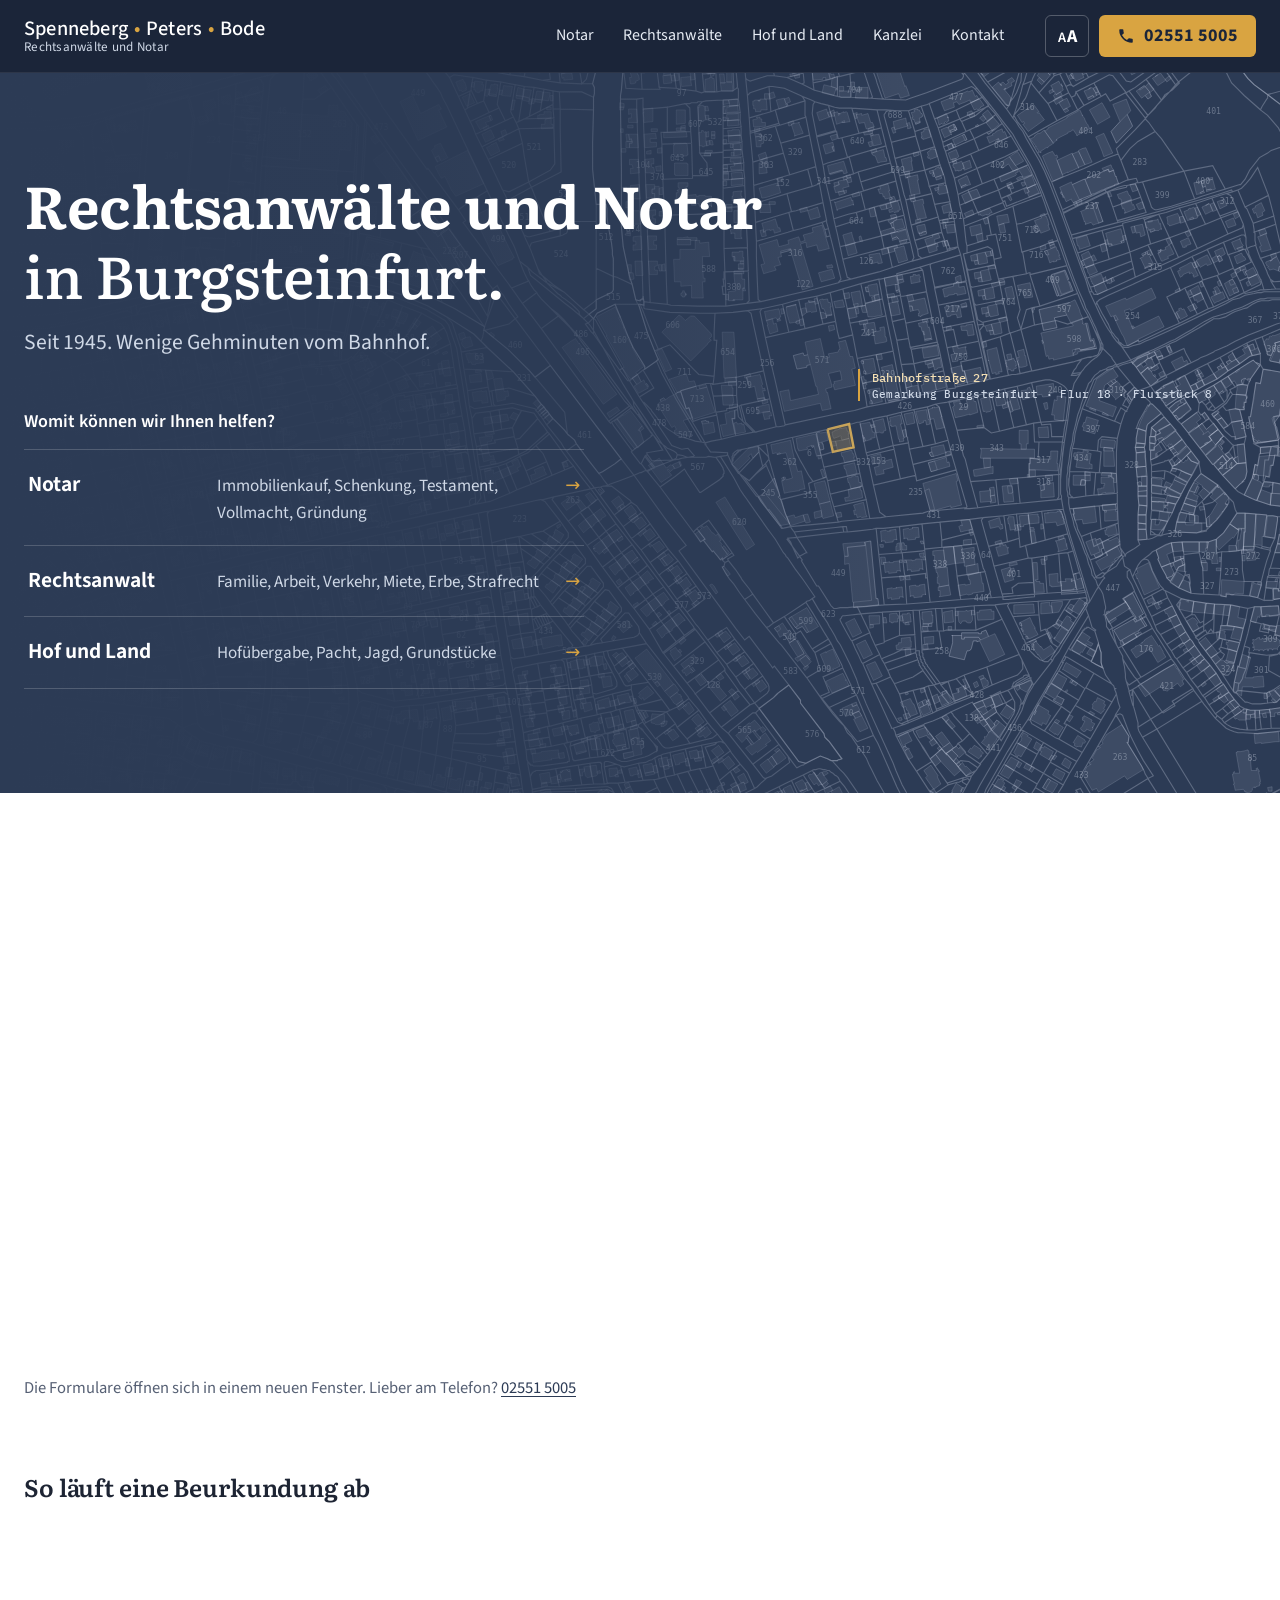
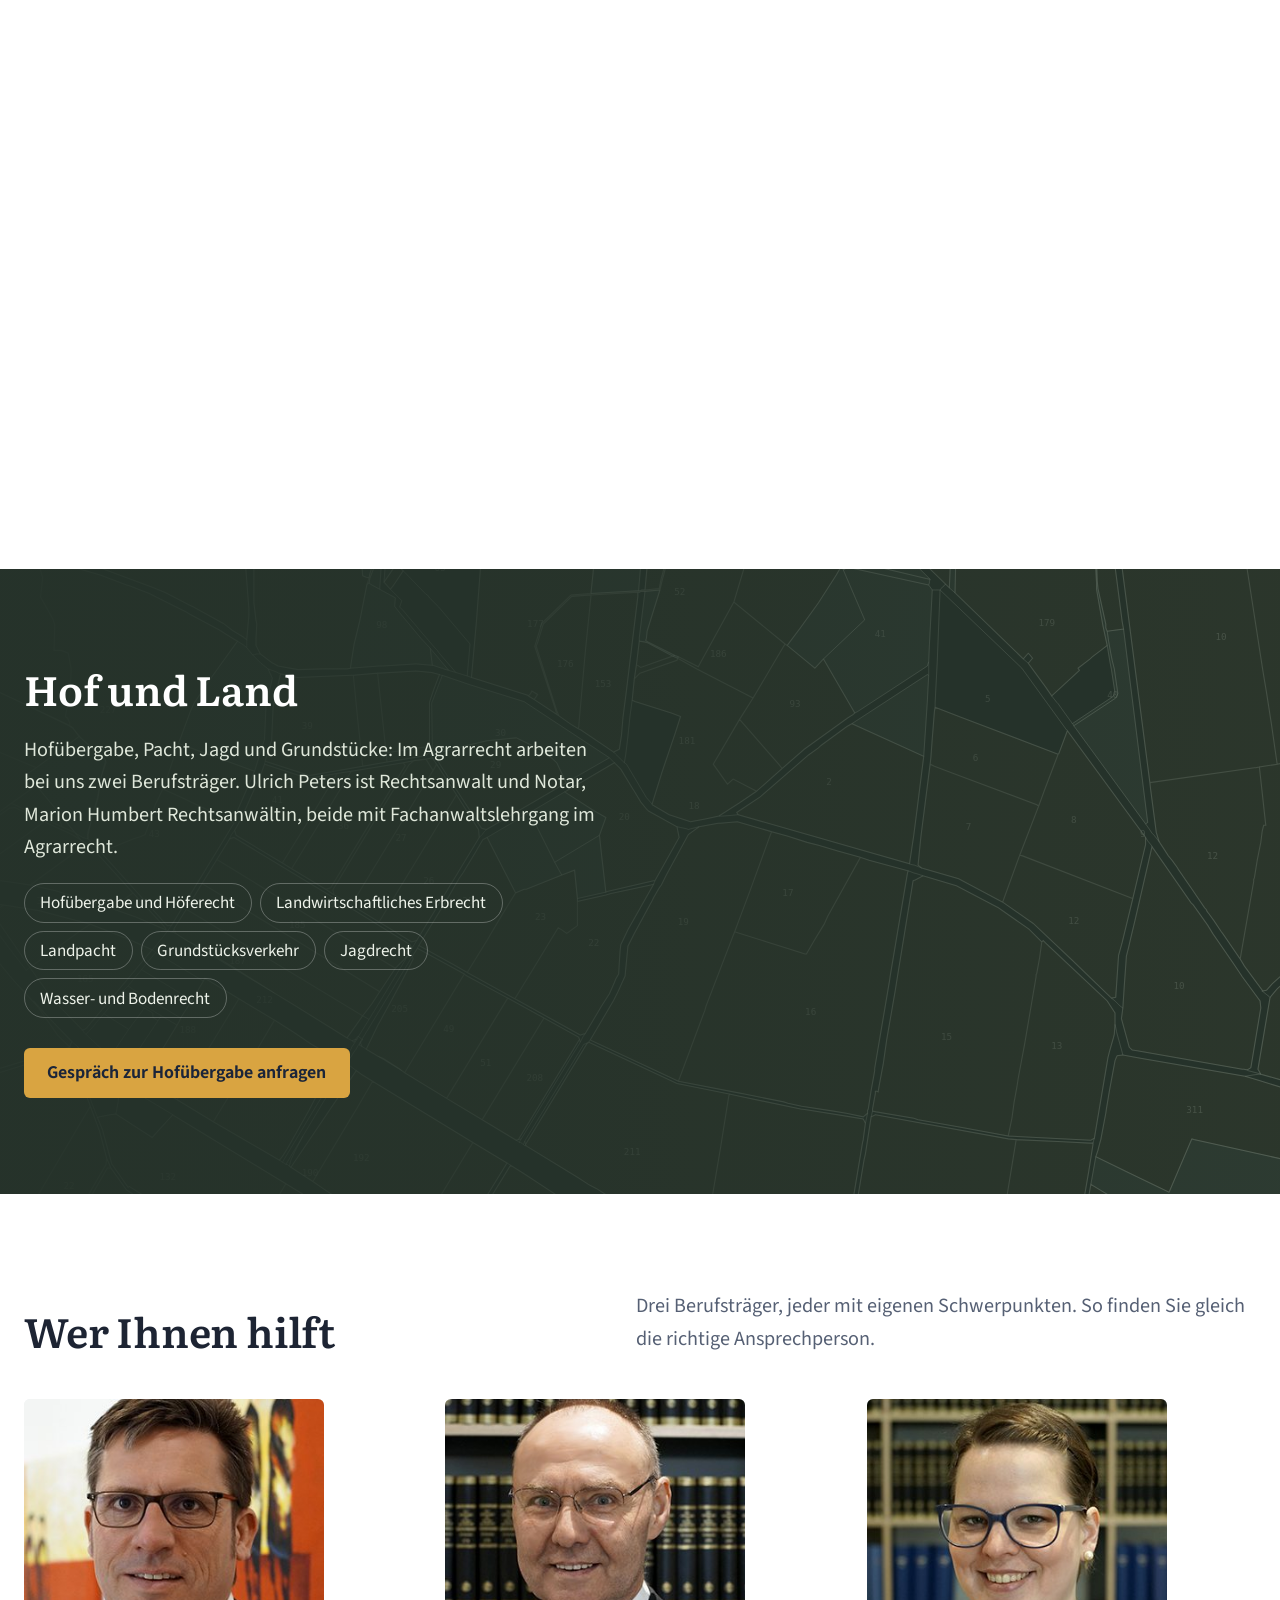
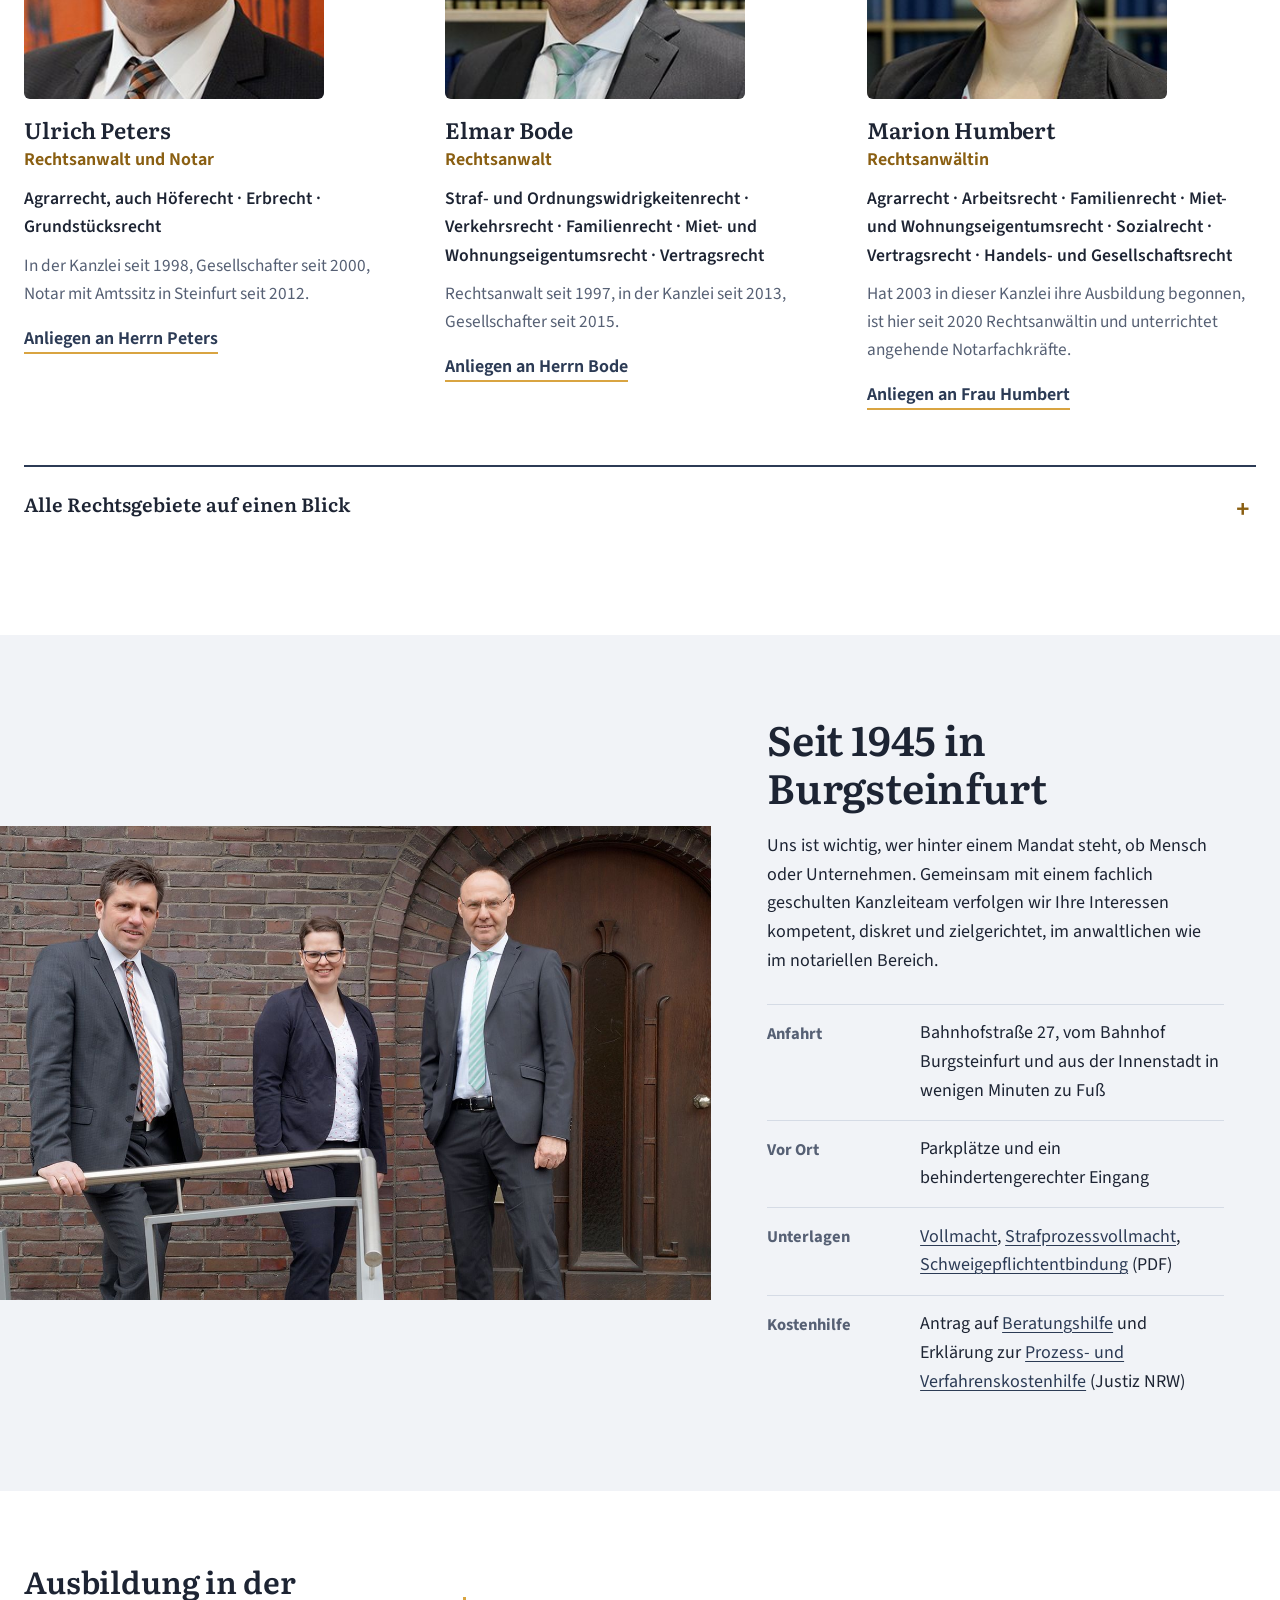
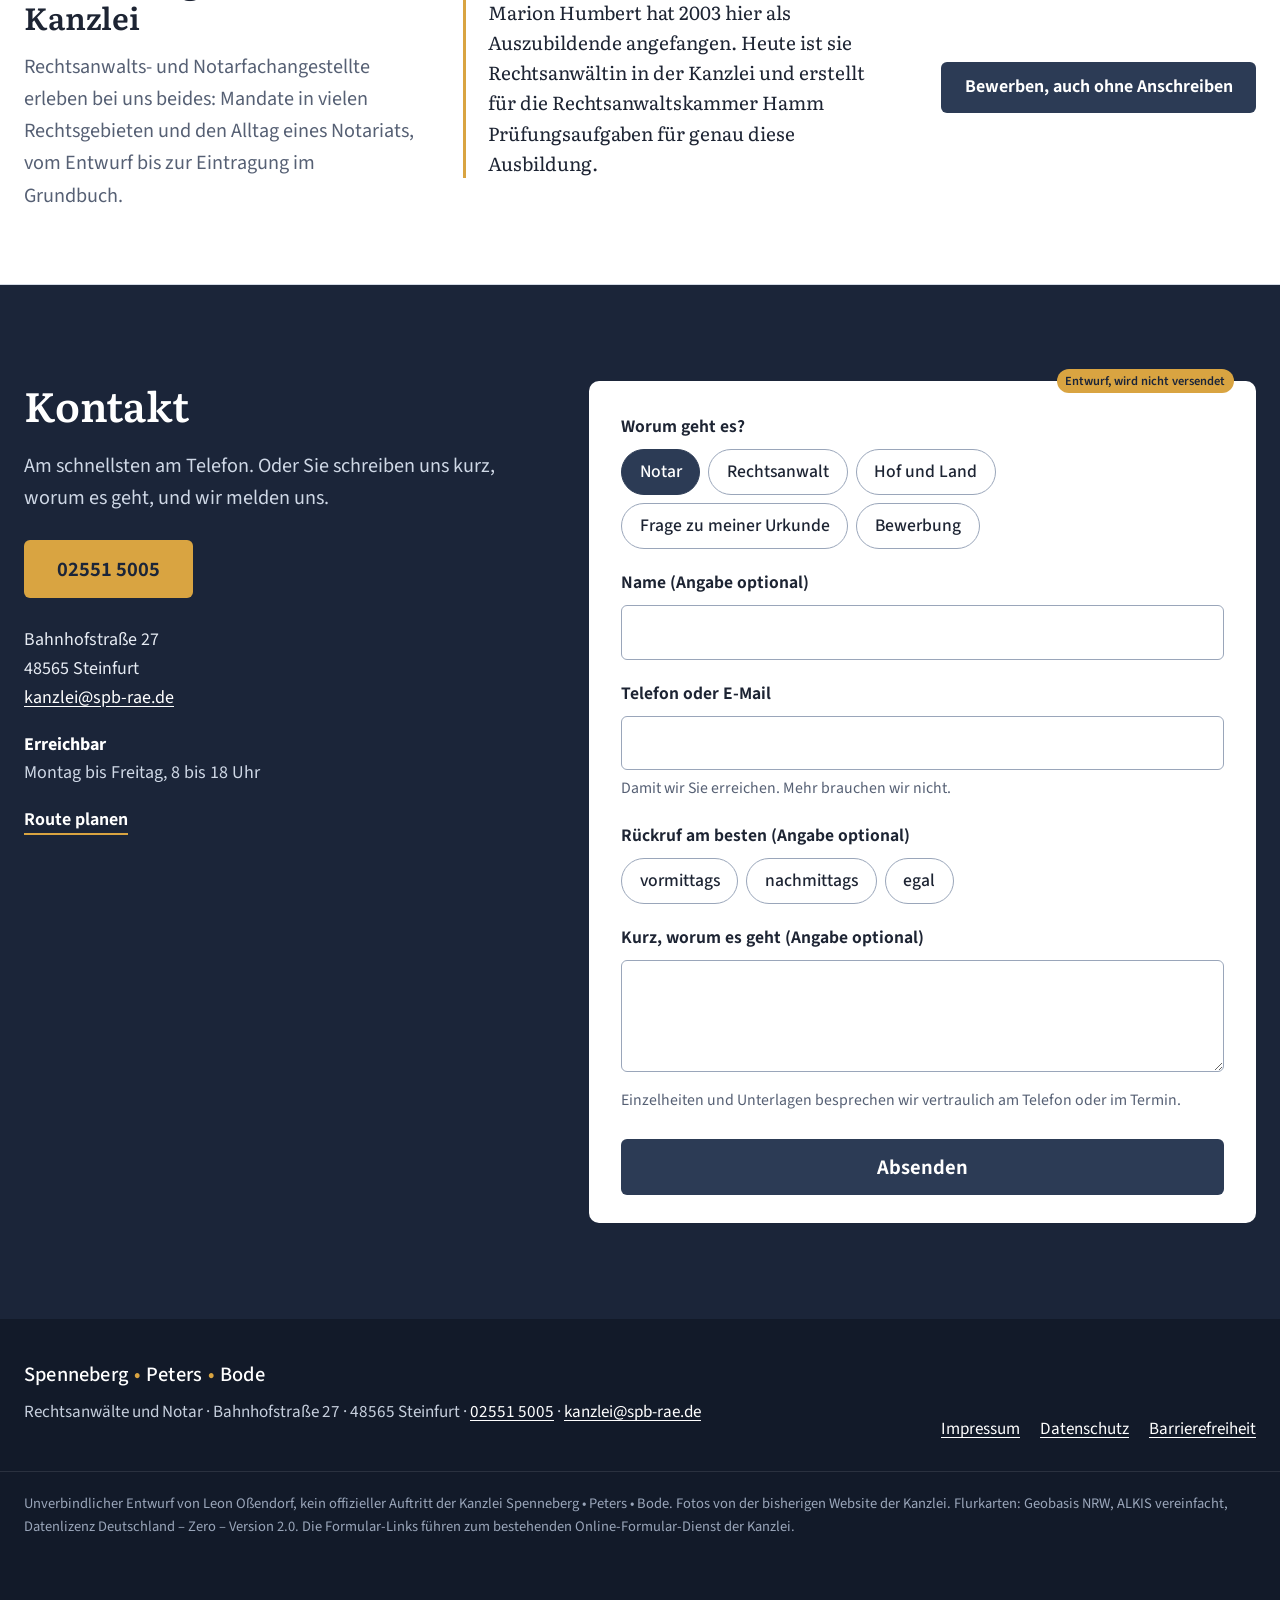
==== index.html @ c957bcc9 "Entwurf Spenneberg · Peters · Bode" ====
<!doctype html>
<html lang="de-DE">
<head>
<meta charset="utf-8">
<meta name="viewport" content="width=device-width, initial-scale=1">
<meta name="robots" content="noindex,nofollow">
<title>Spenneberg • Peters • Bode · Rechtsanwälte und Notar in Steinfurt (Entwurf)</title>
<meta name="description" content="Unverbindlicher Entwurf von Leon Oßendorf für die Kanzlei Spenneberg • Peters • Bode, Rechtsanwälte und Notar in Steinfurt.">
<link rel="preload" href="fonts/source-sans-3-latin-wght-normal.woff2" as="font" type="font/woff2" crossorigin>
<link rel="preload" href="fonts/literata-latin-wght-normal.woff2" as="font" type="font/woff2" crossorigin>
<link rel="stylesheet" href="css/site.css">
<link rel="icon" href="data:image/svg+xml,%3Csvg xmlns='http://www.w3.org/2000/svg' viewBox='0 0 32 32'%3E%3Crect width='32' height='32' rx='4' fill='%232c3b55'/%3E%3Ccircle cx='9' cy='16' r='2.6' fill='%23fff'/%3E%3Ccircle cx='16' cy='16' r='2.6' fill='%23fff'/%3E%3Ccircle cx='23' cy='16' r='2.6' fill='%23d9a441'/%3E%3C/svg%3E">
</head>
<body>
<a class="skip" href="#inhalt">Zum Inhalt springen</a>

<header class="kopf" id="kopf">
  <div class="kopf__in">
    <a class="marke" href="#top" aria-label="Spenneberg • Peters • Bode, Rechtsanwälte und Notar, zur Startseite">
      <span class="marke__name">Spenneberg <i>•</i> Peters <i>•</i> Bode</span>
      <span class="marke__zusatz">Rechtsanwälte und Notar</span>
    </a>
    <nav class="menu" id="menu" aria-label="Hauptmenü">
      <a href="#notar">Notar</a>
      <a href="#anwaelte">Rechtsanwälte</a>
      <a href="#hof">Hof und Land</a>
      <a href="#kanzlei">Kanzlei</a>
      <a href="#kontakt">Kontakt</a>
    </nav>
    <div class="kopf__aktionen">
      <button class="schrift" type="button" id="schrift" aria-pressed="false" title="Schrift vergrößern"><span aria-hidden="true">A<b>A</b></span><span class="sr">Schrift größer</span></button>
      <a class="tel" href="tel:+4925515005" aria-label="Anrufen: 02551 5005"><svg viewBox="0 0 24 24" aria-hidden="true"><path d="M6.6 10.8a15.1 15.1 0 0 0 6.6 6.6l2.2-2.2c.3-.3.7-.4 1-.2 1.1.4 2.3.6 3.6.6.6 0 1 .4 1 1V20c0 .6-.4 1-1 1A17 17 0 0 1 3 4c0-.6.4-1 1-1h3.5c.6 0 1 .4 1 1 0 1.3.2 2.5.6 3.6.1.3 0 .7-.2 1z"/></svg><span>02551 5005</span></a>
      <button class="burger" type="button" aria-expanded="false" aria-controls="menu"><span></span><span></span><span class="sr">Menü</span></button>
    </div>
  </div>
</header>

<main id="inhalt">

<!-- 1 · Erster Bildschirm: die Flurkarte rund um die Kanzlei -->
<section class="hero" id="top" aria-labelledby="hero-titel">
  <div class="hero__karte" aria-hidden="true">
    <img src="img/flurkarte-bahnhofstrasse.svg" alt="" width="1600" height="800">
    <span class="hero__pin">Bahnhofstraße 27<small>Gemarkung Burgsteinfurt · Flur 18 · Flurstück 8</small></span>
  </div>
  <div class="hero__in">
    <h1 id="hero-titel"><span>Rechtsanwälte und Notar</span> in Burgsteinfurt.</h1>
    <p class="hero__seit">Seit 1945. Wenige Gehminuten vom Bahnhof.</p>
    <p class="hero__frage" id="wege-titel">Womit können wir Ihnen helfen?</p>
    <ul class="wege" aria-labelledby="wege-titel">
      <li><a href="#notar"><b>Notar</b><span>Immobilienkauf, Schenkung, Testament, Vollmacht, Gründung</span></a></li>
      <li><a href="#anwaelte"><b>Rechtsanwalt</b><span>Familie, Arbeit, Verkehr, Miete, Erbe, Strafrecht</span></a></li>
      <li><a href="#hof"><b>Hof und Land</b><span>Hofübergabe, Pacht, Jagd, Grundstücke</span></a></li>
    </ul>
  </div>
</section>

<!-- 2 · Notar -->
<section class="block notar" id="notar" aria-labelledby="notar-titel">
  <div class="wrap">
    <div class="kopfzeile">
      <h2 id="notar-titel">Ihr Termin beim Notar, gut vorbereitet</h2>
      <p class="lead">Wählen Sie Ihr Anliegen. Das Online-Formular fragt genau die Angaben ab, die Notar Ulrich Peters für den Entwurf braucht. Sie können zwischendurch speichern, es an Mitbeteiligte weiterleiten und Unterlagen hochladen.</p>
    </div>

    <div class="anliegen">
      <div class="gruppe">
        <h3>Immobilie und Vermögen</h3>
        <ul>
          <li><a href="https://notar-formulare.de/spb/immobilienkauf/" target="_blank" rel="noopener">Immobilienkauf</a></li>
          <li><a href="https://notar-formulare.de/spb/schenkung/" target="_blank" rel="noopener">Schenkung</a></li>
          <li><a href="https://notar-formulare.de/spb/unterschriftsbeglaubigung/" target="_blank" rel="noopener">Unterschriftsbeglaubigung</a></li>
        </ul>
      </div>
      <div class="gruppe">
        <h3>Familie und Vorsorge</h3>
        <ul>
          <li><a href="https://notar-formulare.de/spb/testament/" target="_blank" rel="noopener">Testament, Erbvertrag</a></li>
          <li><a href="https://notar-formulare.de/spb/generalvollmacht-vorsorgevollmacht/" target="_blank" rel="noopener">Vorsorgevollmacht</a></li>
          <li><a href="https://notar-formulare.de/spb/ehevertrag/" target="_blank" rel="noopener">Ehevertrag</a></li>
          <li><a href="https://notar-formulare.de/spb/scheidungsvereinbarung/" target="_blank" rel="noopener">Scheidungsvereinbarung</a></li>
          <li><a href="https://notar-formulare.de/spb/adoption/" target="_blank" rel="noopener">Adoption</a></li>
        </ul>
      </div>
      <div class="gruppe">
        <h3>Im Erbfall</h3>
        <ul>
          <li><a href="https://notar-formulare.de/spb/erbschein/" target="_blank" rel="noopener">Erbschein</a></li>
          <li><a href="https://notar-formulare.de/spb/erbauseinandersetzung/" target="_blank" rel="noopener">Erbauseinandersetzung</a></li>
          <li><a href="https://notar-formulare.de/spb/erbausschlagung/" target="_blank" rel="noopener">Erbausschlagung</a></li>
        </ul>
      </div>
      <div class="gruppe">
        <h3>Unternehmen und Verein</h3>
        <ul>
          <li><a href="https://notar-formulare.de/spb/unternehmensgruendung/" target="_blank" rel="noopener">Unternehmensgründung</a></li>
          <li><a href="https://notar-formulare.de/spb/anteilskauf/" target="_blank" rel="noopener">Anteilskauf</a></li>
          <li><a href="https://notar-formulare.de/spb/handelsregister/" target="_blank" rel="noopener">Handelsregister</a></li>
          <li><a href="https://notar-formulare.de/spb/gbr/" target="_blank" rel="noopener">GbR-Register</a></li>
          <li><a href="https://notar-formulare.de/spb/verein/" target="_blank" rel="noopener">Vereinsregister</a></li>
        </ul>
      </div>
    </div>
    <p class="hinweis-klein">Die Formulare öffnen sich in einem neuen Fenster. Lieber am Telefon? <a href="tel:+4925515005">02551 5005</a></p>

    <h3 class="zwischentitel" id="ablauf-titel">So läuft eine Beurkundung ab</h3>
    <ol class="ablauf" aria-labelledby="ablauf-titel">
      <li><b>Angaben schicken</b><span>Über das Online-Formular oder am Telefon. Unvollständiges klären wir gemeinsam.</span></li>
      <li><b>Entwurf lesen</b><span>Sie erhalten den Entwurf vorab. Beim Immobilienkauf durch Verbraucher in der Regel zwei Wochen vor dem Termin (§ 17 Abs. 2a BeurkG).</span></li>
      <li><b>Termin in der Kanzlei</b><span>Der Notar liest die Urkunde vor, erläutert sie und beantwortet Ihre Fragen. Danach wird unterschrieben. Bitte Personalausweis oder Reisepass mitbringen.</span></li>
      <li><b>Vollzug</b><span>Das Notariat kümmert sich anschließend um Grundbuch, Register und Genehmigungen.</span></li>
    </ol>

    <div class="zweispalt">
      <details class="frage" open>
        <summary>Was kostet der Notar?</summary>
        <p>Die Notarkosten sind gesetzlich festgelegt, im Gerichts- und Notarkostengesetz (GNotKG). Sie richten sich nach dem Geschäftswert, beim Kauf also nach dem Kaufpreis, und sind bei jedem Notar in Deutschland gleich. Abweichende Vereinbarungen sind nicht zulässig (§ 125 GNotKG). Die voraussichtlichen Kosten nennen wir Ihnen gern vorab.</p>
      </details>
      <div class="rueckfrage">
        <h3>Frage zu Ihrer Urkunde?</h3>
        <p>Nennen Sie uns die Urkundennummer (UR-Nr.), sie steht oben auf der ersten Seite. So landet Ihre Frage gleich bei der richtigen Akte.</p>
        <a class="knopf knopf--hell" href="#kontakt" data-anliegen="urkunde">Frage zur Urkunde stellen</a>
      </div>
    </div>
  </div>
</section>

<!-- 3 · Hof und Land -->
<section class="block hof" id="hof" aria-labelledby="hof-titel">
  <div class="hof__karte" aria-hidden="true"><img src="img/flurkarte-veltrup.svg" alt="" width="1800" height="1000" loading="lazy"></div>
  <div class="wrap hof__in">
    <div class="hof__text">
      <h2 id="hof-titel">Hof und Land</h2>
      <p class="lead">Hofübergabe, Pacht, Jagd und Grundstücke: Im Agrarrecht arbeiten bei uns zwei Berufsträger. Ulrich Peters ist Rechtsanwalt und Notar, Marion Humbert Rechtsanwältin, beide mit Fachanwaltslehrgang im Agrarrecht.</p>
      <ul class="themen">
        <li>Hofübergabe und Höferecht</li>
        <li>Landwirtschaftliches Erbrecht</li>
        <li>Landpacht</li>
        <li>Grundstücksverkehr</li>
        <li>Jagdrecht</li>
        <li>Wasser- und Bodenrecht</li>
      </ul>
      <a class="knopf knopf--gold" href="#kontakt" data-anliegen="hof">Gespräch zur Hofübergabe anfragen</a>
    </div>
    <div class="hof__fragen">
      <details class="frage frage--dunkel" open>
        <summary>Ist unser Betrieb ein Hof im Sinne der Höfeordnung?</summary>
        <p>In Nordrhein-Westfalen gilt die Höfeordnung. Ein Hof ist es kraft Gesetzes ab einem Grundsteuerwert von 54.000 Euro. Zwischen 27.000 und 54.000 Euro wird der Betrieb zum Hof, wenn der Eigentümer das erklärt und der Hofvermerk im Grundbuch eingetragen wird (§ 1 Abs. 1 HöfeO). Ob ein Hofvermerk besteht, zeigt der Grundbuchauszug.</p>
      </details>
      <details class="frage frage--dunkel">
        <summary>Wie übergeben wir den Hof an die nächste Generation?</summary>
        <p>Mit einem Übergabevertrag schon zu Lebzeiten, im Weg der vorweggenommenen Erbfolge (§ 7 Abs. 1 HöfeO). Der Vertrag wird notariell beurkundet. Ist eine Genehmigung nach dem Grundstücksverkehrsgesetz nötig, erteilt sie das Landwirtschaftsgericht (§ 17 Abs. 3 HöfeO).</p>
      </details>
      <details class="frage frage--dunkel">
        <summary>Was bekommen die Geschwister?</summary>
        <p>Der Hof geht an einen Hoferben (§ 4 HöfeO). Die übrigen Miterben erhalten eine Abfindung in Geld. Sie bemisst sich nach dem Hofeswert, das sind 60 Prozent des zuletzt festgestellten Grundsteuerwerts (§ 12 HöfeO). Im Übergabevertrag lässt sich das anders regeln.</p>
      </details>
    </div>
  </div>
</section>

<!-- 4 · Rechtsanwälte -->
<section class="block anwaelte" id="anwaelte" aria-labelledby="anwaelte-titel">
  <div class="wrap">
    <div class="kopfzeile">
      <h2 id="anwaelte-titel">Wer Ihnen hilft</h2>
      <p class="lead">Drei Berufsträger, jeder mit eigenen Schwerpunkten. So finden Sie gleich die richtige Ansprechperson.</p>
    </div>
    <div class="personen">
      <article class="person">
        <img src="img/peters.jpg" alt="Porträt Ulrich Peters" width="337" height="506">
        <div>
          <h3>Ulrich Peters</h3>
          <p class="rolle">Rechtsanwalt und Notar</p>
          <p class="gebiete">Agrarrecht, auch Höferecht · Erbrecht · Grundstücksrecht</p>
          <p class="vita">In der Kanzlei seit 1998, Gesellschafter seit 2000, Notar mit Amtssitz in Steinfurt seit 2012.</p>
          <a class="mehr" href="#kontakt" data-anliegen="notar">Anliegen an Herrn Peters</a>
        </div>
      </article>
      <article class="person">
        <img src="img/bode.jpg" alt="Porträt Elmar Bode" width="337" height="506">
        <div>
          <h3>Elmar Bode</h3>
          <p class="rolle">Rechtsanwalt</p>
          <p class="gebiete">Straf- und Ordnungswidrigkeitenrecht · Verkehrsrecht · Familienrecht · Miet- und Wohnungseigentumsrecht · Vertragsrecht</p>
          <p class="vita">Rechtsanwalt seit 1997, in der Kanzlei seit 2013, Gesellschafter seit 2015.</p>
          <a class="mehr" href="#kontakt" data-anliegen="anwalt">Anliegen an Herrn Bode</a>
        </div>
      </article>
      <article class="person">
        <img src="img/humbert.jpg" alt="Porträt Marion Humbert" width="337" height="506">
        <div>
          <h3>Marion Humbert</h3>
          <p class="rolle">Rechtsanwältin</p>
          <p class="gebiete">Agrarrecht · Arbeitsrecht · Familienrecht · Miet- und Wohnungseigentumsrecht · Sozialrecht · Vertragsrecht · Handels- und Gesellschaftsrecht</p>
          <p class="vita">Hat 2003 in dieser Kanzlei ihre Ausbildung begonnen, ist hier seit 2020 Rechtsanwältin und unterrichtet angehende Notarfachkräfte.</p>
          <a class="mehr" href="#kontakt" data-anliegen="anwalt">Anliegen an Frau Humbert</a>
        </div>
      </article>
    </div>

    <details class="alle-gebiete">
      <summary>Alle Rechtsgebiete auf einen Blick</summary>
      <div class="gebiete-liste">
        <p><b>Agrarrecht</b> Höferecht, landwirtschaftliches Erbrecht, Landpacht, Bodenrecht, Wasserrecht, Jagdrecht, Tierschutz, Düngerecht</p>
        <p><b>Arbeitsrecht</b> Kündigungsschutz für Arbeitgeber und Arbeitnehmer, Lohn, Urlaub, Abfindung, Zeugnis</p>
        <p><b>Erbrecht</b> Beratung vor und nach dem Erbfall, Pflichtteil, Erbstreit, Unternehmensnachfolge</p>
        <p><b>Familienrecht</b> Scheidung, Zugewinn, Sorgerecht, Unterhalt, Betreuung</p>
        <p><b>Grundstücksrecht</b> Grundstückskauf, Grundbuch, Erbbaurecht, Grundstücksverkehrsgesetz</p>
        <p><b>Handels- und Gesellschaftsrecht</b> Gesellschaftsverträge, Satzung, Prokura, Verein</p>
        <p><b>Miet- und Wohnungseigentumsrecht</b> Verträge, Nebenkosten, Kündigung, Eigenbedarf, Wohnungseigentum</p>
        <p><b>Verkehrsrecht</b> Bußgeld, Unfall, Fahrerlaubnis</p>
        <p><b>Strafrecht</b> Verteidigung, Opfer- und Zeugenbeistand, Nebenklage, Jugendstrafrecht</p>
        <p><b>Sozialrecht</b> Erwerbsminderung, Schwerbehinderung, Berufsgenossenschaft</p>
        <p><b>Vertrags- und Werkvertragsrecht</b> AGB, Fernabsatz, Abnahme, Mängel</p>
        <p><b>Forderungen</b> Mahnverfahren, Zwangsvollstreckung</p>
      </div>
    </details>
  </div>
</section>

<!-- 5 · Kanzlei -->
<section class="block kanzlei" id="kanzlei" aria-labelledby="kanzlei-titel">
  <figure class="kanzlei__bild">
    <img src="img/team-eingang.jpg" alt="Ulrich Peters, Marion Humbert und Elmar Bode vor dem Eingang der Kanzlei" width="1351" height="900">
  </figure>
  <div class="kanzlei__text">
    <h2 id="kanzlei-titel">Seit 1945 in Burgsteinfurt</h2>
    <p>Uns ist wichtig, wer hinter einem Mandat steht, ob Mensch oder Unternehmen. Gemeinsam mit einem fachlich geschulten Kanzleiteam verfolgen wir Ihre Interessen kompetent, diskret und zielgerichtet, im anwaltlichen wie im notariellen Bereich.</p>
    <dl class="fakten">
      <div><dt>Anfahrt</dt><dd>Bahnhofstraße 27, vom Bahnhof Burgsteinfurt und aus der Innenstadt in wenigen Minuten zu Fuß</dd></div>
      <div><dt>Vor Ort</dt><dd>Parkplätze und ein behindertengerechter Eingang</dd></div>
      <div><dt>Unterlagen</dt><dd><a href="https://www.spb-rae.de/files/tao/img/downlaod/Vollmacht.pdf" target="_blank" rel="noopener">Vollmacht</a>, <a href="https://www.spb-rae.de/files/tao/img/downlaod/Strafprozessvollmacht.pdf" target="_blank" rel="noopener">Strafprozessvollmacht</a>, <a href="https://www.spb-rae.de/files/tao/img/downlaod/Schweigepflichtsentbindungserkla%CC%88rung.pdf" target="_blank" rel="noopener">Schweigepflichtentbindung</a> (PDF)</dd></div>
      <div><dt>Kostenhilfe</dt><dd>Antrag auf <a href="https://www.justiz.nrw/BS/formulare/beratungshilfe/AG_I_1_02_2019.pdf" target="_blank" rel="noopener">Beratungshilfe</a> und Erklärung zur <a href="https://www.justiz.nrw.de/BS/formulare/prozesskostenhilfe/erkl_zp1a.pdf" target="_blank" rel="noopener">Prozess- und Verfahrenskostenhilfe</a> (Justiz NRW)</dd></div>
    </dl>
  </div>
</section>

<!-- 6 · Ausbildung -->
<section class="block ausbildung" id="ausbildung" aria-labelledby="ausbildung-titel">
  <div class="wrap ausbildung__in">
    <div>
      <h2 id="ausbildung-titel">Ausbildung in der Kanzlei</h2>
      <p class="lead">Rechtsanwalts- und Notarfachangestellte erleben bei uns beides: Mandate in vielen Rechtsgebieten und den Alltag eines Notariats, vom Entwurf bis zur Eintragung im Grundbuch.</p>
    </div>
    <blockquote class="zitatlos">
      <p>Marion Humbert hat 2003 hier als Auszubildende angefangen. Heute ist sie Rechtsanwältin in der Kanzlei und erstellt für die Rechtsanwaltskammer Hamm Prüfungsaufgaben für genau diese Ausbildung.</p>
    </blockquote>
    <a class="knopf" href="#kontakt" data-anliegen="bewerbung">Bewerben, auch ohne Anschreiben</a>
  </div>
</section>

<!-- 7 · Kontakt -->
<section class="block kontakt" id="kontakt" aria-labelledby="kontakt-titel">
  <div class="wrap kontakt__in">
    <div class="kontakt__info">
      <h2 id="kontakt-titel">Kontakt</h2>
      <p class="lead">Am schnellsten am Telefon. Oder Sie schreiben uns kurz, worum es geht, und wir melden uns.</p>
      <a class="knopf knopf--gross" href="tel:+4925515005">02551 5005</a>
      <p class="adresse">Bahnhofstraße 27<br>48565 Steinfurt<br><a href="mailto:kanzlei@spb-rae.de">kanzlei@spb-rae.de</a></p>
      <p class="zeiten"><b>Erreichbar</b> Montag bis Freitag, 8 bis 18 Uhr</p>
      <p><a class="mehr" href="https://www.google.com/maps/dir/?api=1&amp;destination=Bahnhofstra%C3%9Fe+27%2C+48565+Steinfurt" target="_blank" rel="noopener">Route planen</a></p>
    </div>

    <form class="formular" id="formular" novalidate>
      <p class="entwurf-marke">Entwurf, wird nicht versendet</p>
      <fieldset class="chips" id="anliegen">
        <legend>Worum geht es?</legend>
        <label><input type="radio" name="anliegen" value="notar" checked><span>Notar</span></label>
        <label><input type="radio" name="anliegen" value="anwalt"><span>Rechtsanwalt</span></label>
        <label><input type="radio" name="anliegen" value="hof"><span>Hof und Land</span></label>
        <label><input type="radio" name="anliegen" value="urkunde"><span>Frage zu meiner Urkunde</span></label>
        <label><input type="radio" name="anliegen" value="bewerbung"><span>Bewerbung</span></label>
      </fieldset>

      <div class="feld nur" data-zeige="urkunde" hidden>
        <label for="urnr">Urkundennummer (Angabe optional)</label>
        <input id="urnr" name="urnr" inputmode="text" placeholder="z. B. 123/2026" autocomplete="off">
      </div>

      <fieldset class="chips nur" data-zeige="bewerbung" hidden>
        <legend>Für welche Stelle? (Angabe optional)</legend>
        <label><input type="radio" name="stelle" value="ausbildung"><span>Ausbildung</span></label>
        <label><input type="radio" name="stelle" value="fachangestellte"><span>Rechtsanwalts- oder Notarfachangestellte</span></label>
        <label><input type="radio" name="stelle" value="initiativ"><span>Initiativ</span></label>
      </fieldset>

      <div class="feld">
        <label for="name">Name (Angabe optional)</label>
        <input id="name" name="name" autocomplete="name">
      </div>
      <div class="feld">
        <label for="weg">Telefon oder E-Mail</label>
        <input id="weg" name="weg" autocomplete="tel" required aria-describedby="weg-hilfe">
        <p class="hilfe" id="weg-hilfe">Damit wir Sie erreichen. Mehr brauchen wir nicht.</p>
      </div>
      <fieldset class="chips">
        <legend>Rückruf am besten (Angabe optional)</legend>
        <label><input type="radio" name="zeit" value="vormittags"><span>vormittags</span></label>
        <label><input type="radio" name="zeit" value="nachmittags"><span>nachmittags</span></label>
        <label><input type="radio" name="zeit" value="egal"><span>egal</span></label>
      </fieldset>
      <div class="feld">
        <label for="nachricht">Kurz, worum es geht (Angabe optional)</label>
        <textarea id="nachricht" name="nachricht" rows="3" aria-describedby="nachricht-hilfe"></textarea>
        <p class="hilfe" id="nachricht-hilfe">Einzelheiten und Unterlagen besprechen wir vertraulich am Telefon oder im Termin.</p>
      </div>
      <div class="feld nur" data-zeige="bewerbung" hidden>
        <label for="lebenslauf">Lebenslauf (Angabe optional)</label>
        <input id="lebenslauf" name="lebenslauf" type="file" accept=".pdf,.jpg,.jpeg,.png">
      </div>
      <button class="knopf knopf--gross" type="submit">Absenden</button>
      <p class="fehler" id="fehler" role="alert" hidden>Bitte geben Sie eine Telefonnummer oder E-Mail-Adresse an.</p>
      <div class="danke" id="danke" hidden tabindex="-1">
        <p class="danke__titel">Danke, das hat geklappt.</p>
        <p id="danke-text">In der fertigen Seite käme Ihre Nachricht jetzt im Sekretariat an, und die Kanzlei meldet sich bei Ihnen. Im Entwurf wird nichts versendet.</p>
      </div>
    </form>
  </div>
</section>

</main>

<footer class="fuss">
  <div class="wrap fuss__in">
    <div>
      <p class="marke__name">Spenneberg <i>•</i> Peters <i>•</i> Bode</p>
      <p>Rechtsanwälte und Notar · Bahnhofstraße 27 · 48565 Steinfurt · <a href="tel:+4925515005">02551 5005</a> · <a href="mailto:kanzlei@spb-rae.de">kanzlei@spb-rae.de</a></p>
    </div>
    <nav aria-label="Rechtliches">
      <a href="impressum.html">Impressum</a>
      <a href="datenschutz.html">Datenschutz</a>
      <a href="barrierefreiheit.html">Barrierefreiheit</a>
    </nav>
  </div>
  <div class="wrap fuss__entwurf">
    <p>Unverbindlicher Entwurf von Leon Oßendorf, kein offizieller Auftritt der Kanzlei Spenneberg • Peters • Bode. Fotos von der bisherigen Website der Kanzlei. Flurkarten: Geobasis NRW, ALKIS vereinfacht, Datenlizenz Deutschland – Zero – Version 2.0. Die Formular-Links führen zum bestehenden Online-Formular-Dienst der Kanzlei.</p>
  </div>
</footer>

<nav class="daumen" aria-label="Schnellzugriff">
  <a href="tel:+4925515005">Anrufen</a>
  <a href="#kontakt">Nachricht</a>
</nav>

<script src="js/site.js" defer></script>
</body>
</html>
---- css/site.css ----
@font-face{font-family:"Source Sans 3";src:url(../fonts/source-sans-3-latin-wght-normal.woff2) format("woff2");font-weight:200 900;font-display:swap}
@font-face{font-family:"Literata";src:url(../fonts/literata-latin-wght-normal.woff2) format("woff2");font-weight:200 900;font-display:swap}
@font-face{font-family:"IBM Plex Mono";src:url(../fonts/ibm-plex-mono-latin-500-normal.woff2) format("woff2");font-weight:500;font-display:swap}

:root{
  --navy:#2c3b55;      /* aus dem Logo, etwas dunkler für Kontrast */
  --navy-2:#24314a;
  --navy-3:#1b2539;
  --hell:#cfd8e6;
  --tinte:#1d2433;
  --grau:#566074;
  --linie:#d5dbe5;
  --flaeche:#f1f3f7;
  --gold:#d9a441;
  --gold-dunkel:#8a5f12;
  --gruen:#25322a;
  --rad:6px;
  --wrap:1320px;
  --fs:1.125rem;
}
html.gross{--fs:1.3rem}
*{box-sizing:border-box}
[hidden]{display:none!important}
button,input,textarea{font-family:inherit}
html{scroll-behavior:smooth;scroll-padding-top:84px}
@media (prefers-reduced-motion:reduce){html{scroll-behavior:auto}*{animation:none!important;transition:none!important}}
body{margin:0;font:400 var(--fs)/1.6 "Source Sans 3",system-ui,sans-serif;color:var(--tinte);background:#fff;-webkit-font-smoothing:antialiased}
img{max-width:100%;display:block}
a{color:var(--navy);text-underline-offset:.18em}
a:hover{color:var(--gold-dunkel)}
:focus-visible{outline:3px solid var(--gold);outline-offset:3px;border-radius:2px}
h1,h2,h3{font-family:"Literata",Georgia,serif;font-weight:600;line-height:1.18;margin:0 0 .5em;letter-spacing:-.005em}
h2{font-size:clamp(1.8rem,3.2vw,2.6rem)}
h3{font-size:1.25rem}
p{margin:0 0 1em}
.sr{position:absolute;width:1px;height:1px;overflow:hidden;clip:rect(0 0 0 0);white-space:nowrap}
.skip{position:absolute;left:12px;top:-60px;background:#fff;color:var(--navy);padding:.6em 1em;z-index:100;border-radius:var(--rad)}
.skip:focus{top:12px}
.wrap{max-width:var(--wrap);margin:0 auto;padding:0 24px}
.lead{font-size:1.12em;color:var(--grau);max-width:62ch}

/* Kopf */
.kopf{position:sticky;top:0;z-index:50;background:var(--navy-3);color:#fff;border-bottom:1px solid rgba(255,255,255,.08)}
.kopf__in{max-width:1320px;margin:0 auto;padding:0 24px;height:72px;display:flex;align-items:center;gap:28px}
.marke{color:#fff;text-decoration:none;display:flex;flex-direction:column;line-height:1.15}
.marke:hover{color:#fff}
.marke__name{font-size:1.28rem;font-weight:500;letter-spacing:.01em;white-space:nowrap}
.marke__name i{font-style:normal;color:var(--gold);padding:0 .08em}
.marke__zusatz{font-size:.82rem;color:var(--hell);letter-spacing:.02em}
.menu{display:flex;gap:4px;margin-left:auto}
.menu a{color:#e6ebf3;text-decoration:none;padding:.5em .8em;border-radius:var(--rad);font-size:1rem}
.menu a:hover{background:rgba(255,255,255,.08);color:#fff}
.kopf__aktionen{display:flex;align-items:center;gap:10px}
.schrift{background:none;border:1px solid rgba(255,255,255,.25);color:#fff;border-radius:var(--rad);height:42px;min-width:44px;font:600 .9rem "Source Sans 3",sans-serif;cursor:pointer}
.schrift b{font-size:1.25em;margin-left:1px}
.schrift[aria-pressed=true]{background:#fff;color:var(--navy-3)}
.tel{display:flex;align-items:center;gap:.5em;background:var(--gold);color:var(--navy-3);text-decoration:none;font-weight:700;height:42px;padding:0 1em;border-radius:var(--rad);white-space:nowrap}
.tel:hover{background:#e7b85a;color:var(--navy-3)}
.tel svg{width:18px;height:18px;fill:currentColor}
.burger{display:none;background:none;border:0;width:44px;height:44px;position:relative;cursor:pointer}
.burger span{position:absolute;left:11px;right:11px;height:2px;background:#fff;transition:transform .25s}
.burger span:nth-child(1){top:17px}.burger span:nth-child(2){top:25px}
.burger[aria-expanded=true] span:nth-child(1){transform:translateY(4px) rotate(45deg)}
.burger[aria-expanded=true] span:nth-child(2){transform:translateY(-4px) rotate(-45deg)}

/* Hero: Flurkarte */
.hero{position:relative;background:var(--navy);color:#fff;overflow:hidden;min-height:min(84vh,720px);display:flex;align-items:center}
.hero__karte{position:absolute;inset:0}
.hero__karte img{width:100%;height:100%;object-fit:cover;object-position:65% 50%}
.hero::before{content:"";position:absolute;inset:0;z-index:1;background:linear-gradient(90deg,var(--navy) 0%,rgba(44,59,85,.94) 30%,rgba(44,59,85,.55) 52%,rgba(44,59,85,0) 72%)}
.hero__pin{position:absolute;z-index:2;left:calc(65% + 26px);top:calc(50% - 64px);font:500 .78rem/1.35 "IBM Plex Mono",ui-monospace,monospace;color:#f3dfb4;letter-spacing:.02em;padding-left:12px;border-left:2px solid var(--gold);animation:auf .6s 1.6s ease-out both}
.hero__pin small{display:block;color:var(--hell);font-size:.92em}
@keyframes auf{from{opacity:0;transform:translateY(4px)}to{opacity:1;transform:none}}
.hero__in{position:relative;z-index:2;max-width:1320px;width:100%;margin:0 auto;padding:72px 24px 80px}
.hero h1{font-size:clamp(2.4rem,4.6vw,4rem);font-weight:500;max-width:13em;margin-bottom:.3em;color:#fff}
.hero h1 span{display:block;font-weight:650}
.hero__seit{font-size:1.2em;color:var(--hell);margin-bottom:2.2em}
.hero__frage{font-size:1em;font-weight:600;color:#fff;margin-bottom:.7em}
.wege{list-style:none;margin:0;padding:0;max-width:560px;border-top:1px solid rgba(255,255,255,.18)}
.wege a{display:grid;grid-template-columns:9.5em 1fr auto;gap:1em;align-items:baseline;padding:1em .2em;color:#fff;text-decoration:none;border-bottom:1px solid rgba(255,255,255,.18);transition:background .25s,padding .25s}
.wege a::after{content:"→";color:var(--gold);transition:transform .25s}
.wege a:hover{background:rgba(255,255,255,.05);padding-left:.7em}
.wege a:hover::after{transform:translateX(4px)}
.wege b{font-size:1.2em;font-weight:650}
.wege span{color:var(--hell);font-size:.95em}

/* Blöcke */
.block{padding:96px 0}
.kopfzeile{display:grid;grid-template-columns:minmax(0,1fr) minmax(0,1.1fr);gap:48px;align-items:end;margin-bottom:44px}
.kopfzeile h2{margin:0}
.kopfzeile .lead{margin:0}

/* Notar */
.anliegen{display:grid;grid-template-columns:repeat(4,1fr);gap:0;border-top:2px solid var(--navy)}
.gruppe{padding:22px 22px 18px 0}
.gruppe+.gruppe{padding-left:22px;border-left:1px solid var(--linie)}
.gruppe h3{font-family:"Source Sans 3",sans-serif;font-size:.9rem;font-weight:700;color:var(--grau);letter-spacing:.04em;margin-bottom:.8em}
.gruppe ul{list-style:none;margin:0;padding:0}
.gruppe li a{display:flex;justify-content:space-between;gap:.6em;padding:.42em 0;font-weight:600;text-decoration:none;color:var(--navy);border-bottom:1px dotted var(--linie)}
.gruppe li a::after{content:"↗";font-weight:400;color:var(--gold-dunkel)}
.gruppe li a:hover{color:var(--gold-dunkel)}
.hinweis-klein{font-size:.92em;color:var(--grau);margin:18px 0 0}
.zwischentitel{margin:72px 0 22px;font-size:1.5rem}
.ablauf{list-style:none;margin:0;padding:0;display:grid;grid-template-columns:repeat(4,1fr);gap:28px;counter-reset:s}
.ablauf li{counter-increment:s;position:relative;padding-top:58px}
.ablauf li::before{content:counter(s);position:absolute;top:0;left:0;width:40px;height:40px;border-radius:50%;border:2px solid var(--navy);display:grid;place-items:center;font:600 1.05rem "Literata",serif;color:var(--navy);background:#fff;z-index:1}
.ablauf li:not(:last-child)::after{content:"";position:absolute;top:20px;left:48px;right:-20px;height:2px;background:var(--linie)}
.ablauf b{display:block;font-size:1.08em;margin-bottom:.3em}
.ablauf span{color:var(--grau);font-size:.98em}
.zweispalt{display:grid;grid-template-columns:1fr 1fr;gap:28px;margin-top:64px;align-items:start}
.frage{border-top:1px solid var(--linie);border-bottom:1px solid var(--linie)}
.frage summary{cursor:pointer;list-style:none;padding:1.05em 2.2em 1.05em 0;font-weight:650;font-size:1.08em;position:relative}
.frage summary::-webkit-details-marker{display:none}
.frage summary::after{content:"+";position:absolute;right:.3em;top:.75em;font-size:1.4em;font-weight:400;color:var(--gold-dunkel);transition:transform .25s}
.frage[open] summary::after{transform:rotate(45deg)}
.frage p{color:var(--grau);padding-bottom:.6em;max-width:64ch}
.rueckfrage{background:var(--flaeche);padding:26px 28px;border-radius:var(--rad)}
.rueckfrage p{color:var(--grau)}

/* Knöpfe */
.knopf{display:inline-flex;align-items:center;justify-content:center;min-height:48px;padding:.6em 1.3em;border-radius:var(--rad);background:var(--navy);color:#fff;text-decoration:none;font-weight:650;border:0;font-size:1em;cursor:pointer;transition:background .2s,transform .2s}
.knopf:hover{background:var(--navy-3);color:#fff}
.knopf:active{transform:translateY(1px)}
.knopf--hell{background:#fff;color:var(--navy);border:2px solid var(--navy)}
.knopf--hell:hover{background:var(--navy);color:#fff}
.knopf--gold{background:var(--gold);color:var(--navy-3)}
.knopf--gold:hover{background:#e7b85a;color:var(--navy-3)}
.knopf--gross{font-size:1.15em;min-height:56px;padding:.6em 1.6em}
.mehr{font-weight:650;text-decoration:none;color:var(--navy);border-bottom:2px solid var(--gold);padding-bottom:1px}
.mehr:hover{color:var(--gold-dunkel)}

/* Hof */
.hof{position:relative;background:var(--gruen);color:#fff;overflow:hidden}
.hof__karte{position:absolute;inset:0}
.hof__karte img{width:100%;height:100%;object-fit:cover;object-position:50% 50%}
.hof::before{content:"";position:absolute;inset:0;z-index:1;background:linear-gradient(90deg,rgba(37,50,42,.96) 0%,rgba(37,50,42,.86) 40%,rgba(37,50,42,.55) 100%)}
.hof__in{position:relative;z-index:2;display:grid;grid-template-columns:1fr 1fr;gap:64px;align-items:start}
.hof h2{color:#fff}
.hof .lead{color:#dfe7da}
.themen{list-style:none;margin:0 0 30px;padding:0;display:flex;flex-wrap:wrap;gap:8px}
.themen li{border:1px solid rgba(255,255,255,.28);border-radius:999px;padding:.3em .9em;font-size:.95em;color:#eef3ea}
.frage--dunkel{border-color:rgba(255,255,255,.22)}
.frage--dunkel+.frage--dunkel{border-top:0}
.frage--dunkel summary::after{color:var(--gold)}
.frage--dunkel p{color:#dfe7da}

/* Personen */
.personen{display:grid;grid-template-columns:repeat(3,1fr);gap:32px}
.person{display:flex;flex-direction:column;gap:18px}
.person img{width:100%;height:auto;max-width:300px;aspect-ratio:1/1;object-fit:cover;object-position:50% 20%;border-radius:var(--rad);background:var(--flaeche)}
.person h3{font-size:1.4rem;margin-bottom:.1em}
.rolle{color:var(--gold-dunkel);font-weight:650;margin-bottom:.6em}
.gebiete{font-weight:600;font-size:.98em;margin-bottom:.6em}
.vita{color:var(--grau);font-size:.96em}
.alle-gebiete{margin-top:56px;border-top:2px solid var(--navy)}
.alle-gebiete>summary{cursor:pointer;list-style:none;padding:1.1em 0;font:600 1.2rem "Literata",serif;position:relative}
.alle-gebiete>summary::-webkit-details-marker{display:none}
.alle-gebiete>summary::after{content:"+";position:absolute;right:.2em;top:.65em;font-size:1.4em;color:var(--gold-dunkel);transition:transform .25s}
.alle-gebiete[open]>summary::after{transform:rotate(45deg)}
.gebiete-liste{columns:2;column-gap:48px;padding-bottom:12px}
.gebiete-liste p{break-inside:avoid;color:var(--grau);font-size:.98em}
.gebiete-liste b{display:block;color:var(--tinte)}

/* Kanzlei */
.kanzlei{display:grid;grid-template-columns:1.25fr 1fr;padding:0;background:var(--flaeche)}
.kanzlei__bild{margin:0;align-self:center}
.kanzlei__bild img{width:100%;height:auto;aspect-ratio:1351/900}
.kanzlei__text{padding:80px 56px;max-width:620px}
.fakten{margin:28px 0 0}
.fakten div{display:grid;grid-template-columns:7.5em 1fr;gap:1em;padding:.8em 0;border-top:1px solid var(--linie)}
.fakten dt{font-weight:700;color:var(--grau);font-size:.92em;padding-top:.1em}
.fakten dd{margin:0}

/* Ausbildung */
.ausbildung{padding:72px 0;border-bottom:1px solid var(--linie)}
.ausbildung__in{display:grid;grid-template-columns:1fr 1.1fr auto;gap:48px;align-items:center}
.ausbildung h2{font-size:clamp(1.5rem,2.4vw,2rem)}
.ausbildung .lead{margin:0}
.zitatlos{margin:0;padding:0 0 0 22px;border-left:3px solid var(--gold);font-family:"Literata",serif;font-size:1.05em;color:var(--tinte)}
.zitatlos p{margin:0}

/* Kontakt */
.kontakt{background:var(--navy-3);color:#fff}
.kontakt h2{color:#fff}
.kontakt .lead{color:var(--hell)}
.kontakt__in{display:grid;grid-template-columns:.85fr 1.15fr;gap:72px;align-items:start}
.kontakt__info .knopf{background:var(--gold);color:var(--navy-3);margin:6px 0 28px}
.kontakt__info .knopf:hover{background:#e7b85a}
.kontakt a{color:#fff}
.kontakt .mehr{color:#fff}
.adresse{color:#e6ebf3}
.zeiten{color:var(--hell)}
.zeiten b{color:#fff;display:block}
.formular{background:#fff;color:var(--tinte);border-radius:10px;padding:32px 32px 28px;position:relative}
.entwurf-marke{position:absolute;top:-12px;right:22px;background:var(--gold);color:var(--navy-3);font:600 .78rem "Source Sans 3",sans-serif;padding:.25em .7em;border-radius:999px;margin:0}
.formular fieldset{border:0;margin:0 0 20px;padding:0}
.formular legend,.formular label{font-weight:650;font-size:.98em;margin-bottom:.45em;display:block;padding:0}
.chips{display:flex;flex-wrap:wrap;gap:8px}
.chips legend{width:100%}
.chips label{margin:0;font-weight:500;cursor:pointer}
.chips input{position:absolute;opacity:0;pointer-events:none}
.chips span{display:inline-block;padding:.45em 1em;border:1.5px solid #9aa6ba;border-radius:999px;color:var(--tinte);transition:background .2s,border-color .2s,color .2s}
.chips label:hover span{border-color:var(--navy)}
.chips input:checked+span{background:var(--navy);border-color:var(--navy);color:#fff}
.chips input:focus-visible+span{outline:3px solid var(--gold);outline-offset:2px}
.feld{margin-bottom:20px}
.feld input,.feld textarea{width:100%;font:inherit;color:var(--tinte);background:#fff;border:1.5px solid #9aa6ba;border-radius:var(--rad);padding:.65em .8em;min-height:48px}
.feld input::placeholder{color:#6b7385}
.feld input:focus,.feld textarea:focus{border-color:var(--navy);outline:3px solid rgba(217,164,65,.55);outline-offset:0}
.feld input[type=file]{padding:.5em;min-height:auto}
.hilfe{font-size:.88em;color:var(--grau);margin:.4em 0 0}
.formular .knopf{width:100%;margin-top:6px}
.fehler{color:#a3261b;font-weight:600;margin:.8em 0 0}
.feld.ungueltig input{border-color:#a3261b}
.danke{margin-top:18px;padding:18px 20px;border-radius:var(--rad);background:#eef6ee;border-left:4px solid #2f7a3f}
.danke__titel{font-weight:700;font-size:1.1em;margin-bottom:.3em}
.danke p:last-child{margin:0;color:#304030}

/* Fuß */
.fuss{background:#121a29;color:#c6cfdd;padding:40px 0 96px;font-size:.95em}
.fuss a{color:#fff}
.fuss__in{display:flex;justify-content:space-between;gap:32px;flex-wrap:wrap;align-items:flex-end}
.fuss .marke__name{color:#fff;margin-bottom:.3em}
.fuss nav{display:flex;gap:20px}
.fuss__entwurf{margin-top:28px;padding-top:20px;border-top:1px solid rgba(255,255,255,.1);font-size:.85em;color:#9aa6ba}
.daumen{display:none}

/* Einblenden */
.zeigen{opacity:0;transform:translateY(14px);transition:opacity .6s ease-out,transform .6s ease-out}
.zeigen.da{opacity:1;transform:none}

/* Tablet */
@media (max-width:1080px){
  .menu{display:none;position:absolute;top:72px;left:0;right:0;background:var(--navy-3);flex-direction:column;padding:8px 16px 18px;border-top:1px solid rgba(255,255,255,.08)}
  .menu.offen{display:flex}
  .menu a{padding:.8em .6em;font-size:1.1rem}
  .burger{display:block}
  .kopf__aktionen{margin-left:auto}
  .anliegen{grid-template-columns:1fr 1fr}
  .gruppe:nth-child(3){padding-left:0;border-left:0}
  .gruppe:nth-child(n+3){border-top:1px solid var(--linie)}
  .ablauf{grid-template-columns:1fr 1fr;row-gap:40px}
  .ablauf li:nth-child(2)::after{display:none}
  .kanzlei{grid-template-columns:1fr}
  .kanzlei__bild img{aspect-ratio:1351/900}
  .kanzlei__text{padding:56px 24px;max-width:none}
  .ausbildung__in{grid-template-columns:1fr;gap:24px}
  .ausbildung__in .knopf{justify-self:start}
}
/* Handy */
@media (max-width:760px){
  html{scroll-padding-top:68px}
  .kopf__in{height:64px;padding:0 14px;gap:10px}
  .menu{top:64px}
  .marke__name{font-size:1.02rem}
  .marke__zusatz{font-size:.74rem}
  .tel span{display:none}
  .tel{width:44px;padding:0;justify-content:center}
  .schrift{min-width:44px;height:44px}
  .hero{min-height:auto;align-items:flex-end}
  .hero__karte{bottom:auto;height:300px}
  .hero__karte img{object-position:75% 50%}
  .hero::before{background:linear-gradient(180deg,rgba(44,59,85,0) 0%,rgba(44,59,85,.1) 200px,var(--navy) 300px)}
  .hero__pin{left:auto;right:16px;top:178px;font-size:.68rem;text-align:right;border-left:0;border-right:2px solid var(--gold);padding:0 10px 0 0}
  .hero__in{padding:268px 18px 44px}
  .hero h1{font-size:2.25rem}
  .hero__seit{margin-bottom:1.6em}
  .wege a{grid-template-columns:1fr auto;gap:.15em .8em;padding:.9em .1em}
  .wege span{grid-column:1;grid-row:2}
  .wege a::after{grid-row:1/3;grid-column:2;align-self:center}
  .block{padding:64px 0}
  .wrap{padding:0 18px}
  .kopfzeile{grid-template-columns:1fr;gap:14px;margin-bottom:28px}
  .anliegen{grid-template-columns:1fr}
  .gruppe,.gruppe+.gruppe{padding:18px 0 12px;border-left:0}
  .gruppe+.gruppe{border-top:1px solid var(--linie)}
  .gruppe li a{padding:.62em 0}
  .ablauf{grid-template-columns:1fr;gap:26px}
  .ablauf li{padding:0 0 0 58px;min-height:40px}
  .ablauf li::after{display:none}
  .ablauf li:not(:last-child)::after{display:block;content:"";top:44px;bottom:-22px;left:19px;right:auto;width:2px;height:auto}
  .zwischentitel{margin-top:52px}
  .zweispalt{grid-template-columns:1fr;margin-top:44px}
  .hof__in{grid-template-columns:1fr;gap:36px}
  .personen{grid-template-columns:1fr;gap:40px}
  .person{display:grid;grid-template-columns:118px 1fr;gap:16px;align-items:start}
  .person img{aspect-ratio:3/4}
  .gebiete-liste{columns:1}
  .fakten div{grid-template-columns:1fr;gap:.1em}
  .kontakt__in{grid-template-columns:1fr;gap:40px}
  .formular{padding:28px 18px 22px}
  .fuss{padding-bottom:104px}
  .daumen{display:grid;grid-template-columns:1fr 1fr;position:fixed;left:0;right:0;bottom:0;z-index:60;background:var(--navy-3);border-top:1px solid rgba(255,255,255,.12);padding:8px 10px calc(8px + env(safe-area-inset-bottom));gap:8px}
  .daumen a{display:flex;align-items:center;justify-content:center;min-height:48px;border-radius:var(--rad);color:#fff;text-decoration:none;font-weight:650;border:1px solid rgba(255,255,255,.3)}
  .daumen a:first-child{background:var(--gold);color:var(--navy-3);border-color:var(--gold)}
}

/* Unterseiten */
.seite{padding:72px 0 96px}
.seite h1{font-size:clamp(2rem,4vw,2.8rem)}
.seite .vermerk{background:var(--flaeche);border-left:4px solid var(--gold);padding:16px 20px;border-radius:var(--rad);max-width:70ch}
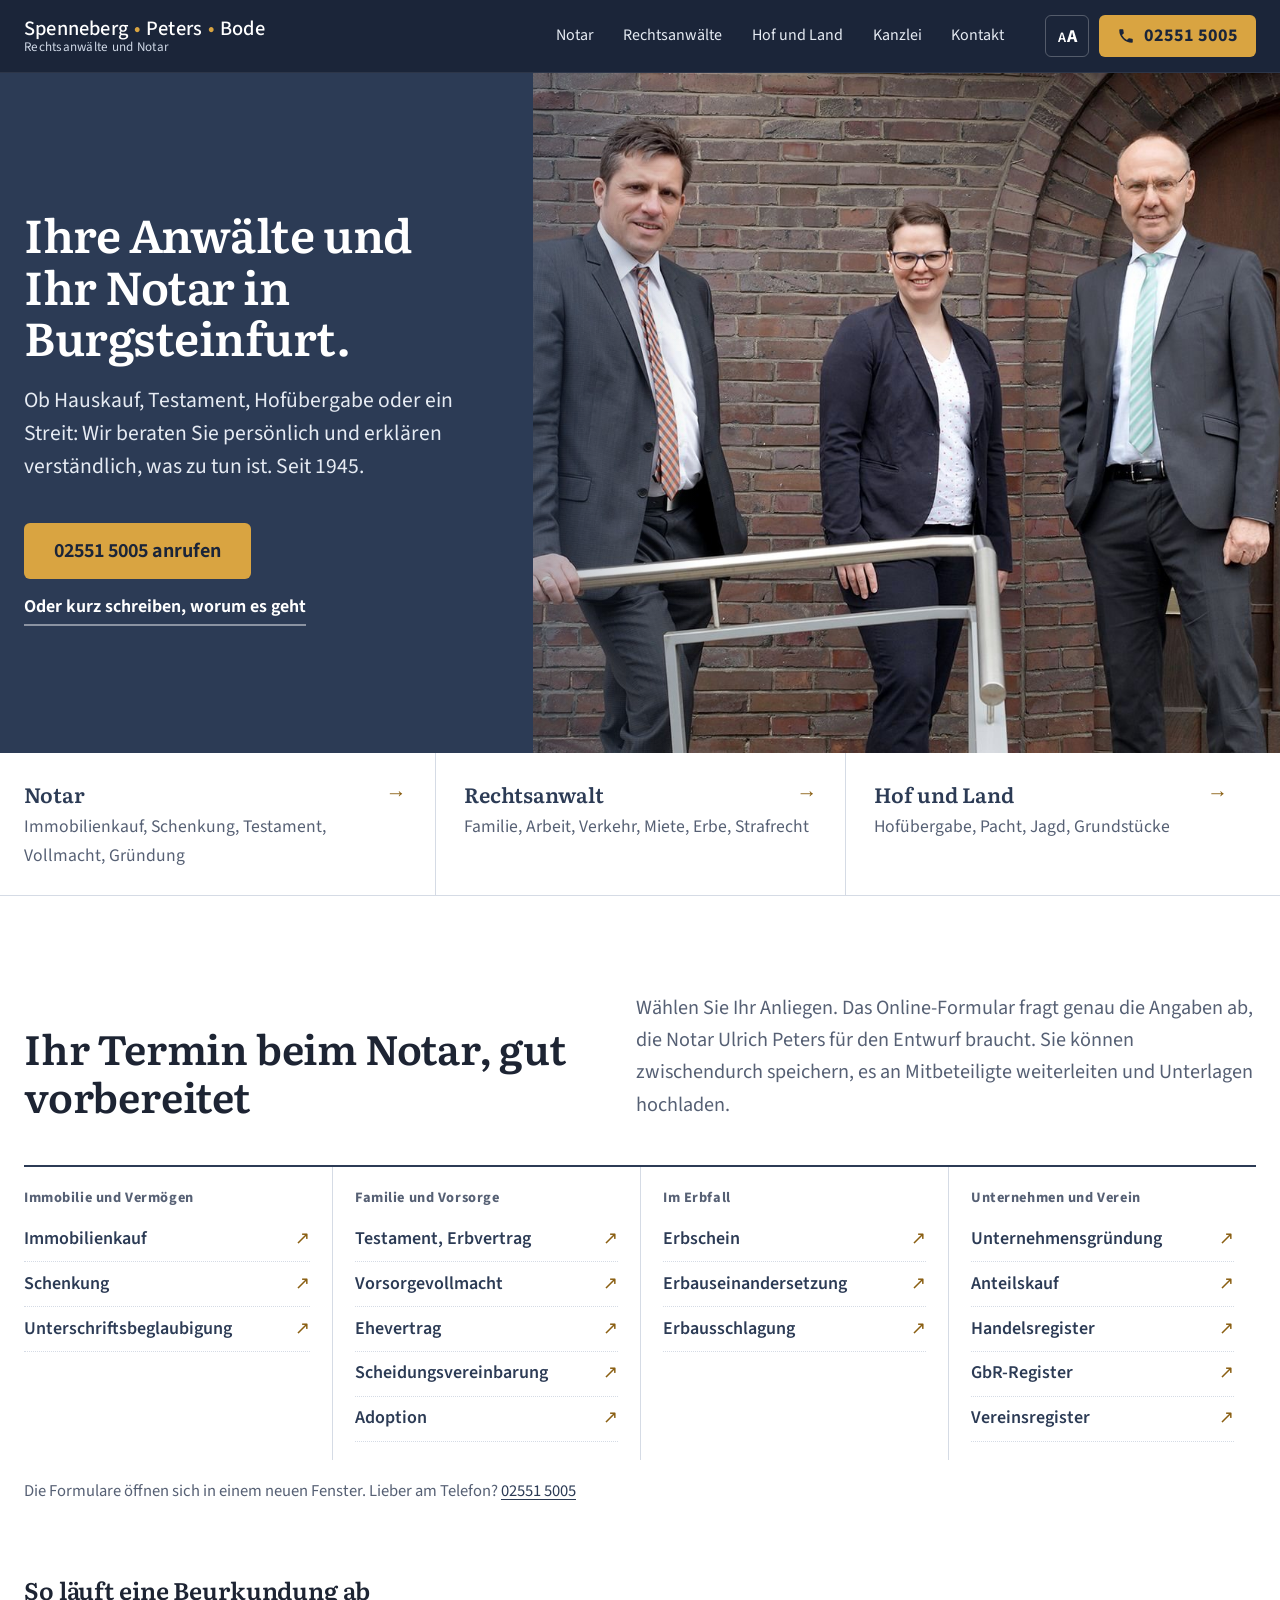
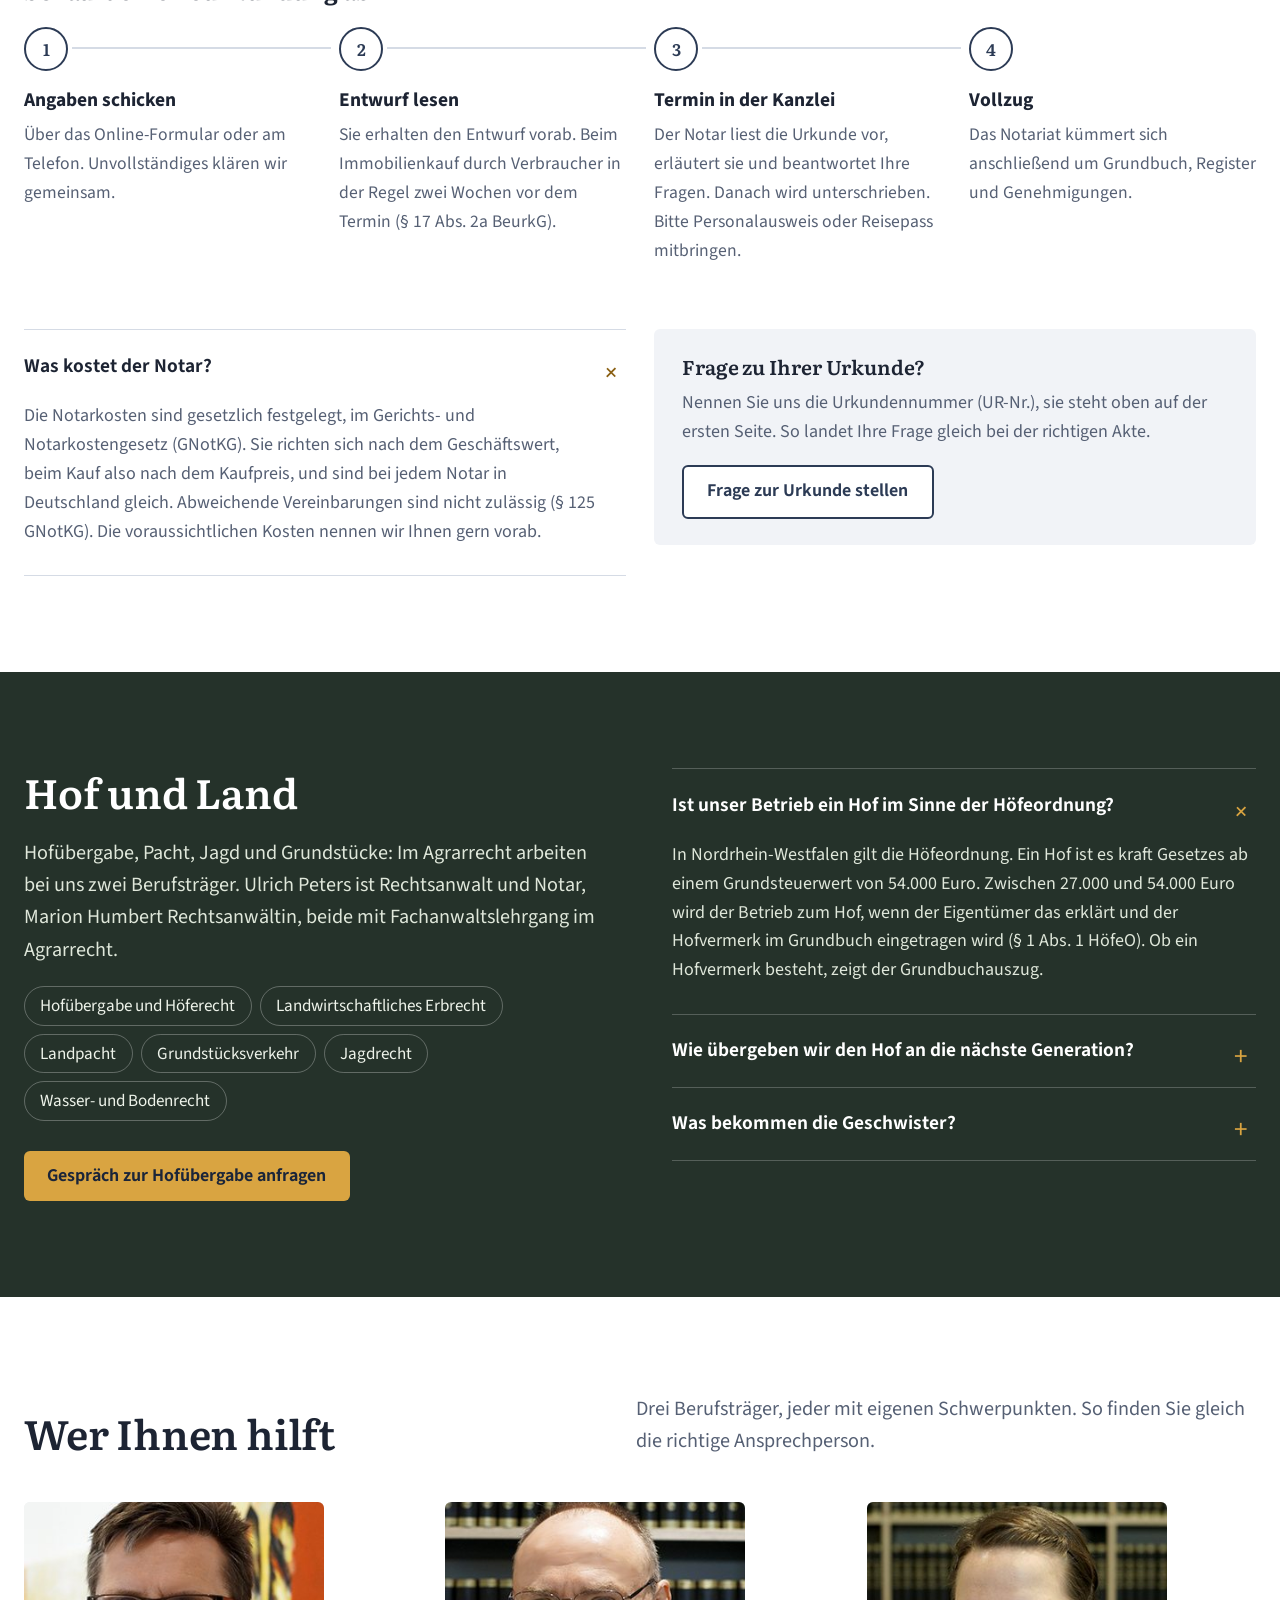
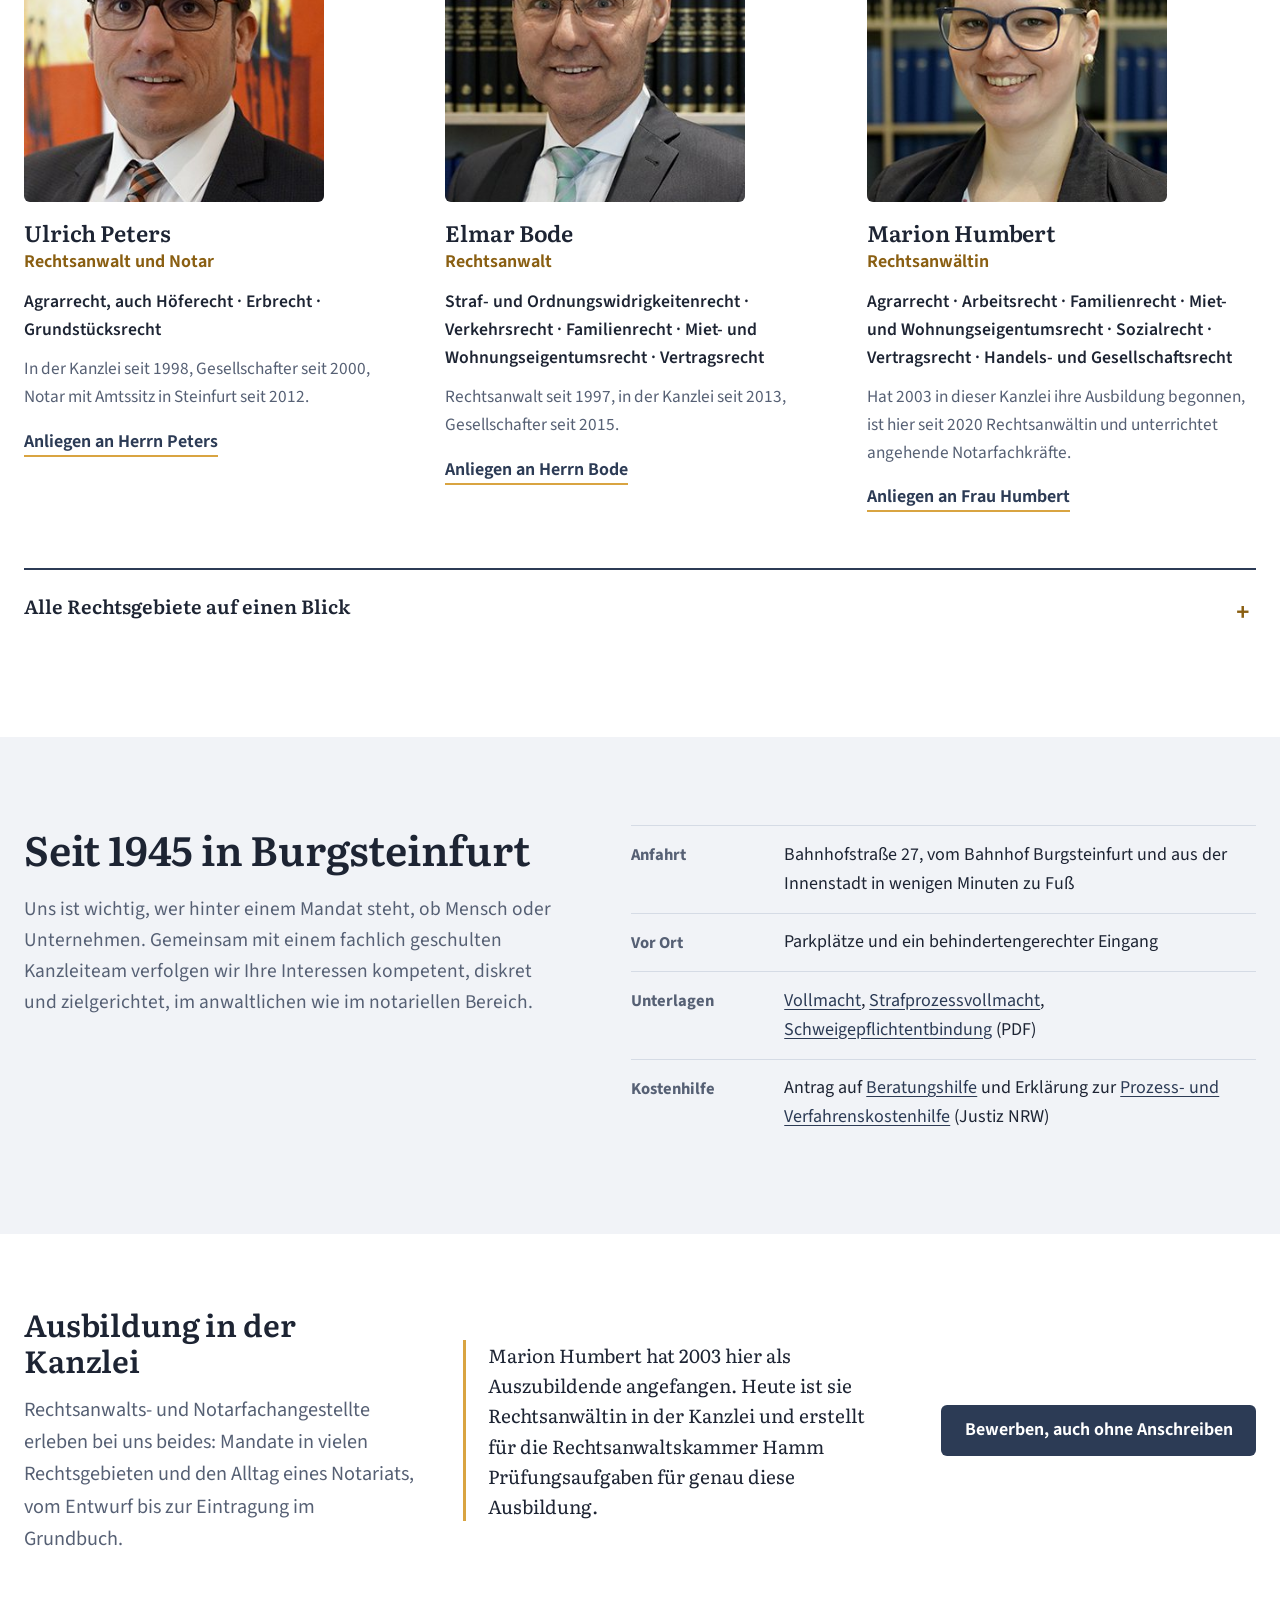
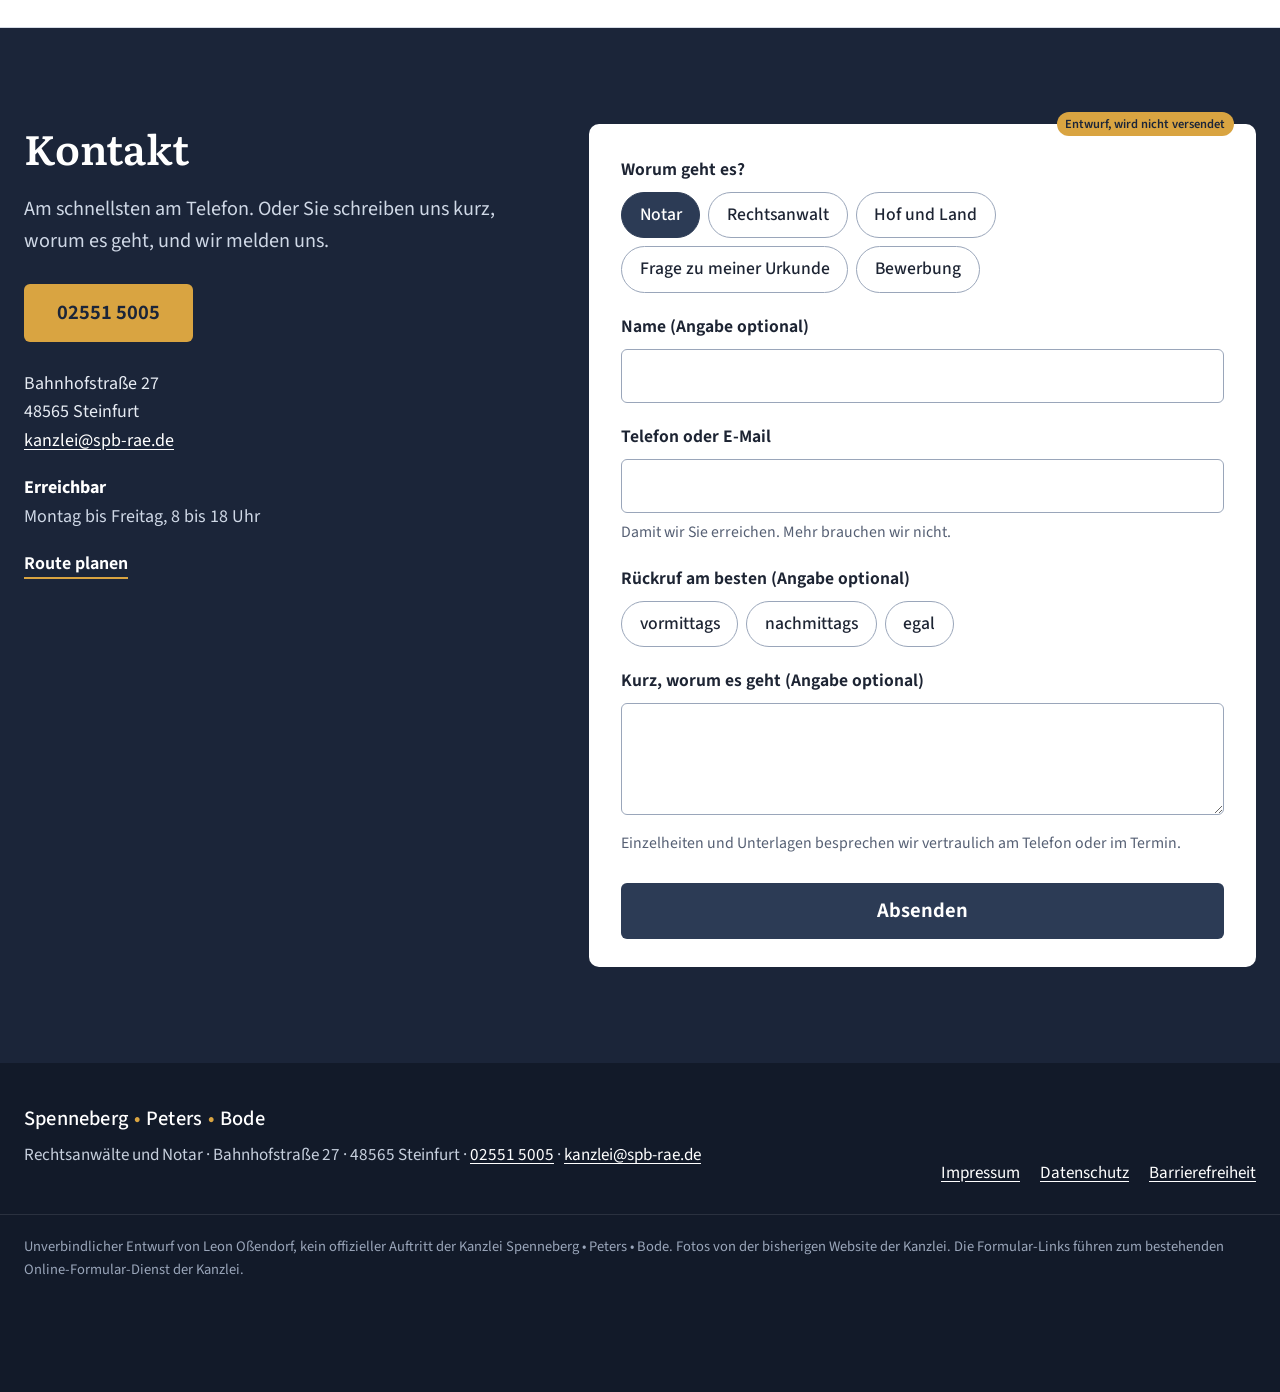
==== commit aa5321c0: "Hero neu: Team am Eingang (Leons Wahl A), Flurkarten entfernt" ====
--- a/index.html
+++ b/index.html
@@ -9,6 +9,7 @@
 <link rel="preload" href="fonts/source-sans-3-latin-wght-normal.woff2" as="font" type="font/woff2" crossorigin>
 <link rel="preload" href="fonts/literata-latin-wght-normal.woff2" as="font" type="font/woff2" crossorigin>
 <link rel="stylesheet" href="css/site.css">
+<link rel="stylesheet" href="css/hero-varianten.css">
 <link rel="icon" href="data:image/svg+xml,%3Csvg xmlns='http://www.w3.org/2000/svg' viewBox='0 0 32 32'%3E%3Crect width='32' height='32' rx='4' fill='%232c3b55'/%3E%3Ccircle cx='9' cy='16' r='2.6' fill='%23fff'/%3E%3Ccircle cx='16' cy='16' r='2.6' fill='%23fff'/%3E%3Ccircle cx='23' cy='16' r='2.6' fill='%23d9a441'/%3E%3C/svg%3E">
 </head>
 <body>
@@ -37,23 +38,26 @@
 
 <main id="inhalt">
 
-<!-- 1 · Erster Bildschirm: die Flurkarte rund um die Kanzlei -->
-<section class="hero" id="top" aria-labelledby="hero-titel">
-  <div class="hero__karte" aria-hidden="true">
-    <img src="img/flurkarte-bahnhofstrasse.svg" alt="" width="1600" height="800">
-    <span class="hero__pin">Bahnhofstraße 27<small>Gemarkung Burgsteinfurt · Flur 18 · Flurstück 8</small></span>
-  </div>
-  <div class="hero__in">
-    <h1 id="hero-titel"><span>Rechtsanwälte und Notar</span> in Burgsteinfurt.</h1>
-    <p class="hero__seit">Seit 1945. Wenige Gehminuten vom Bahnhof.</p>
-    <p class="hero__frage" id="wege-titel">Womit können wir Ihnen helfen?</p>
-    <ul class="wege" aria-labelledby="wege-titel">
-      <li><a href="#notar"><b>Notar</b><span>Immobilienkauf, Schenkung, Testament, Vollmacht, Gründung</span></a></li>
-      <li><a href="#anwaelte"><b>Rechtsanwalt</b><span>Familie, Arbeit, Verkehr, Miete, Erbe, Strafrecht</span></a></li>
-      <li><a href="#hof"><b>Hof und Land</b><span>Hofübergabe, Pacht, Jagd, Grundstücke</span></a></li>
-    </ul>
-  </div>
-</section>
+<!-- 1 · Erster Bildschirm: das Team am Eingang -->
+<section class="hv hv-a" id="top" aria-labelledby="hero-titel">
+  <div class="text">
+    <h1 id="hero-titel">Ihre Anwälte und Ihr Notar in Burgsteinfurt.</h1>
+    <p class="satz">Ob Hauskauf, Testament, Hofübergabe oder ein Streit: Wir beraten Sie persönlich und erklären verständlich, was zu tun ist. Seit 1945.</p>
+    <div class="aktionen">
+      <a class="knopf" href="tel:+4925515005">02551 5005 anrufen</a>
+      <a class="lnk" href="#kontakt">Oder kurz schreiben, worum es geht</a>
+    </div>
+  </div>
+  <figure><img src="img/hero-team.jpg" alt="Ulrich Peters, Marion Humbert und Elmar Bode vor einem Klinkerportal" width="1351" height="900"></figure>
+</section>
+
+<nav class="wegeleiste" aria-label="Womit können wir helfen?">
+  <ul>
+    <li><a href="#notar"><b>Notar</b><span>Immobilienkauf, Schenkung, Testament, Vollmacht, Gründung</span></a></li>
+    <li><a href="#anwaelte"><b>Rechtsanwalt</b><span>Familie, Arbeit, Verkehr, Miete, Erbe, Strafrecht</span></a></li>
+    <li><a href="#hof"><b>Hof und Land</b><span>Hofübergabe, Pacht, Jagd, Grundstücke</span></a></li>
+  </ul>
+</nav>
 
 <!-- 2 · Notar -->
 <section class="block notar" id="notar" aria-labelledby="notar-titel">
@@ -127,7 +131,6 @@
 
 <!-- 3 · Hof und Land -->
 <section class="block hof" id="hof" aria-labelledby="hof-titel">
-  <div class="hof__karte" aria-hidden="true"><img src="img/flurkarte-veltrup.svg" alt="" width="1800" height="1000" loading="lazy"></div>
   <div class="wrap hof__in">
     <div class="hof__text">
       <h2 id="hof-titel">Hof und Land</h2>
@@ -221,12 +224,11 @@
 
 <!-- 5 · Kanzlei -->
 <section class="block kanzlei" id="kanzlei" aria-labelledby="kanzlei-titel">
-  <figure class="kanzlei__bild">
-    <img src="img/team-eingang.jpg" alt="Ulrich Peters, Marion Humbert und Elmar Bode vor dem Eingang der Kanzlei" width="1351" height="900">
-  </figure>
-  <div class="kanzlei__text">
+  <div class="kanzlei__kopf">
     <h2 id="kanzlei-titel">Seit 1945 in Burgsteinfurt</h2>
     <p>Uns ist wichtig, wer hinter einem Mandat steht, ob Mensch oder Unternehmen. Gemeinsam mit einem fachlich geschulten Kanzleiteam verfolgen wir Ihre Interessen kompetent, diskret und zielgerichtet, im anwaltlichen wie im notariellen Bereich.</p>
+  </div>
+  <div class="kanzlei__text">
     <dl class="fakten">
       <div><dt>Anfahrt</dt><dd>Bahnhofstraße 27, vom Bahnhof Burgsteinfurt und aus der Innenstadt in wenigen Minuten zu Fuß</dd></div>
       <div><dt>Vor Ort</dt><dd>Parkplätze und ein behindertengerechter Eingang</dd></div>
@@ -334,7 +336,7 @@
     </nav>
   </div>
   <div class="wrap fuss__entwurf">
-    <p>Unverbindlicher Entwurf von Leon Oßendorf, kein offizieller Auftritt der Kanzlei Spenneberg • Peters • Bode. Fotos von der bisherigen Website der Kanzlei. Flurkarten: Geobasis NRW, ALKIS vereinfacht, Datenlizenz Deutschland – Zero – Version 2.0. Die Formular-Links führen zum bestehenden Online-Formular-Dienst der Kanzlei.</p>
+    <p>Unverbindlicher Entwurf von Leon Oßendorf, kein offizieller Auftritt der Kanzlei Spenneberg • Peters • Bode. Fotos von der bisherigen Website der Kanzlei. Die Formular-Links führen zum bestehenden Online-Formular-Dienst der Kanzlei.</p>
   </div>
 </footer>
 
--- a/css/site.css
+++ b/css/site.css
@@ -162,11 +162,12 @@
 .gebiete-liste b{display:block;color:var(--tinte)}
 
 /* Kanzlei */
-.kanzlei{display:grid;grid-template-columns:1.25fr 1fr;padding:0;background:var(--flaeche)}
+.kanzlei{display:grid;grid-template-columns:1fr 1.15fr;gap:64px;background:var(--flaeche);padding:88px max(24px,calc((100vw - 1320px)/2 + 24px))}
+.kanzlei__kopf p{font-size:1.08em;color:var(--grau);max-width:40em}
 .kanzlei__bild{margin:0;align-self:center}
 .kanzlei__bild img{width:100%;height:auto;aspect-ratio:1351/900}
-.kanzlei__text{padding:80px 56px;max-width:620px}
-.fakten{margin:28px 0 0}
+.kanzlei__text{max-width:none}
+.fakten{margin:0}
 .fakten div{display:grid;grid-template-columns:7.5em 1fr;gap:1em;padding:.8em 0;border-top:1px solid var(--linie)}
 .fakten dt{font-weight:700;color:var(--grau);font-size:.92em;padding-top:.1em}
 .fakten dd{margin:0}
@@ -243,7 +244,7 @@
   .ablauf li:nth-child(2)::after{display:none}
   .kanzlei{grid-template-columns:1fr}
   .kanzlei__bild img{aspect-ratio:1351/900}
-  .kanzlei__text{padding:56px 24px;max-width:none}
+  .kanzlei{gap:28px;padding:64px 24px}
   .ausbildung__in{grid-template-columns:1fr;gap:24px}
   .ausbildung__in .knopf{justify-self:start}
 }
@@ -299,3 +300,5 @@
 .seite{padding:72px 0 96px}
 .seite h1{font-size:clamp(2rem,4vw,2.8rem)}
 .seite .vermerk{background:var(--flaeche);border-left:4px solid var(--gold);padding:16px 20px;border-radius:var(--rad);max-width:70ch}
+
+@media (max-width:760px){.kanzlei{padding:56px 18px}}
--- a/css/hero-varianten.css
+++ b/css/hero-varianten.css
@@ -0,0 +1,80 @@
+/* Hero-Varianten (zur Auswahl, 08.11.) */
+.hv{position:relative;color:#fff;overflow:hidden}
+.hv h1{color:#fff;font-weight:600;margin:0 0 .45em;letter-spacing:-.01em}
+.hv p.satz{font-size:1.2em;line-height:1.55;color:#e6ebf3;max-width:34em;margin:0 0 1.8em}
+.hv .aktionen{display:flex;flex-wrap:wrap;align-items:center;gap:14px 28px}
+.hv .aktionen .knopf{background:var(--gold);color:var(--navy-3);font-size:1.12em;min-height:54px;padding:.6em 1.5em}
+.hv .aktionen .knopf:hover{background:#e7b85a}
+.hv .aktionen .lnk{color:#fff;font-weight:650;text-decoration:none;border-bottom:2px solid rgba(255,255,255,.45);padding-bottom:2px}
+.hv .aktionen .lnk:hover{border-color:var(--gold);color:#fff}
+.hv .credit{position:absolute;right:14px;bottom:10px;font-size:.72rem;color:rgba(255,255,255,.72);z-index:3}
+.hv .credit a{color:inherit}
+.hv .bildzeile{font-size:.82rem;color:var(--hell);margin-top:2.4em}
+
+/* A: Team am Eingang, geteilt */
+.hv-a{display:grid;grid-template-columns:minmax(0,5fr) minmax(0,7fr);min-height:min(80vh,680px);background:var(--navy)}
+.hv-a .text{padding:72px 56px 64px max(24px,calc((100vw - 1320px)/2 + 24px));display:flex;flex-direction:column;justify-content:center}
+.hv-a h1{font-size:clamp(2.2rem,3.6vw,3.3rem);line-height:1.12}
+.hv-a figure{margin:0;position:relative}
+.hv-a figure img{position:absolute;inset:0;width:100%;height:100%;object-fit:cover;object-position:28% 35%}
+.hv-a figure::after{content:"";position:absolute;inset:0;background:linear-gradient(90deg,rgba(44,59,85,.35),rgba(44,59,85,0) 22%)}
+
+/* B: Burgsteinfurt von oben */
+.hv-b{min-height:min(84vh,740px);display:flex;align-items:center;background:#1b2539}
+.hv-b picture,.hv-b picture img{position:absolute;inset:0;width:100%;height:100%}
+.hv-b picture img{object-fit:cover;object-position:62% 50%}
+.hv-b::before{content:"";position:absolute;inset:0;z-index:1;background:linear-gradient(90deg,rgba(20,28,44,.93) 0%,rgba(20,28,44,.84) 36%,rgba(20,28,44,.35) 56%,rgba(20,28,44,0) 74%)}
+.hv-b .text{position:relative;z-index:2;max-width:1320px;width:100%;margin:0 auto;padding:80px 24px}
+.hv-b .text>*{max-width:520px}
+.hv-b h1{font-size:clamp(2.4rem,4.4vw,3.9rem);line-height:1.08}
+
+/* C: Bibliothek, dunkel */
+.hv-c{min-height:min(84vh,740px);display:flex;align-items:flex-end;background:#11161f}
+.hv-c>img{position:absolute;inset:0;width:100%;height:100%;object-fit:cover;object-position:60% 50%;filter:saturate(.8)}
+.hv-c::before{content:"";position:absolute;inset:0;z-index:1;background:linear-gradient(0deg,rgba(14,18,27,.94) 0%,rgba(14,18,27,.7) 42%,rgba(14,18,27,.25) 100%)}
+.hv-c .text{position:relative;z-index:2;max-width:1320px;width:100%;margin:0 auto;padding:120px 24px 72px;display:grid;grid-template-columns:minmax(0,7fr) minmax(0,5fr);gap:48px;align-items:end}
+.hv-c h1{font-size:clamp(3rem,7vw,6.4rem);line-height:.98;font-weight:500;margin:0}
+.hv-c h1 em{font-style:normal;font-weight:300;color:#dfe5ee}
+.hv-c p.satz{margin-bottom:1.4em}
+.hv-c .namen{grid-column:1/-1;border-top:1px solid rgba(255,255,255,.18);padding-top:16px;display:flex;flex-wrap:wrap;gap:6px 36px;color:var(--hell);font-size:.98em}
+.hv-c .namen b{color:#fff;font-weight:600}
+
+/* Wege-Leiste unter jedem Hero */
+.wegeleiste{background:#fff;border-bottom:1px solid var(--linie)}
+.wegeleiste ul{list-style:none;margin:0 auto;padding:0 24px;max-width:1320px;display:grid;grid-template-columns:repeat(3,1fr)}
+.wegeleiste li+li{border-left:1px solid var(--linie)}
+.wegeleiste a{display:block;padding:26px 28px 24px;text-decoration:none;color:var(--tinte);transition:background .25s}
+.wegeleiste li:first-child a{padding-left:0}
+.wegeleiste a:hover{background:var(--flaeche)}
+.wegeleiste b{display:flex;justify-content:space-between;font:600 1.3rem "Literata",Georgia,serif;color:var(--navy);margin-bottom:.2em}
+.wegeleiste b::after{content:"→";color:var(--gold-dunkel);font-family:"Source Sans 3",sans-serif;transition:transform .25s}
+.wegeleiste a:hover b::after{transform:translateX(4px)}
+.wegeleiste span{color:var(--grau);font-size:.98em}
+
+@media (max-width:1080px){
+  .hv-a{grid-template-columns:1fr}
+  .hv-a figure{order:-1;aspect-ratio:3/2}
+  .hv-a figure::after{display:none}
+  .hv-a .text{padding:40px 24px 48px}
+  .hv-c .text{grid-template-columns:1fr;gap:20px}
+}
+@media (max-width:760px){
+  .hv-a .text{padding:30px 18px 40px}
+  .hv-a h1{font-size:2.05rem}
+  .hv p.satz{font-size:1.08em;margin-bottom:1.4em}
+  .hv-b{display:block;min-height:0}
+  .hv-b picture{position:relative;display:block;height:auto}
+  .hv-b picture img{position:static;height:auto;aspect-ratio:1100/792}
+  .hv-b::before{display:none}
+  .hv-b .text{padding:30px 18px 40px;background:#1b2539}
+  .hv-b h1{font-size:2.15rem}
+  .hv .credit{position:static;display:block;padding:6px 18px 0;background:#1b2539;text-align:right}
+  .hv-c{min-height:640px}
+  .hv-c .text{padding:120px 18px 40px}
+  .hv-c h1{font-size:3rem}
+  .wegeleiste ul{grid-template-columns:1fr;padding:0 18px}
+  .wegeleiste li+li{border-left:0;border-top:1px solid var(--linie)}
+  .wegeleiste a,.wegeleiste li:first-child a{padding:18px 0}
+}
+
+.hv-b p.satz{max-width:26em}
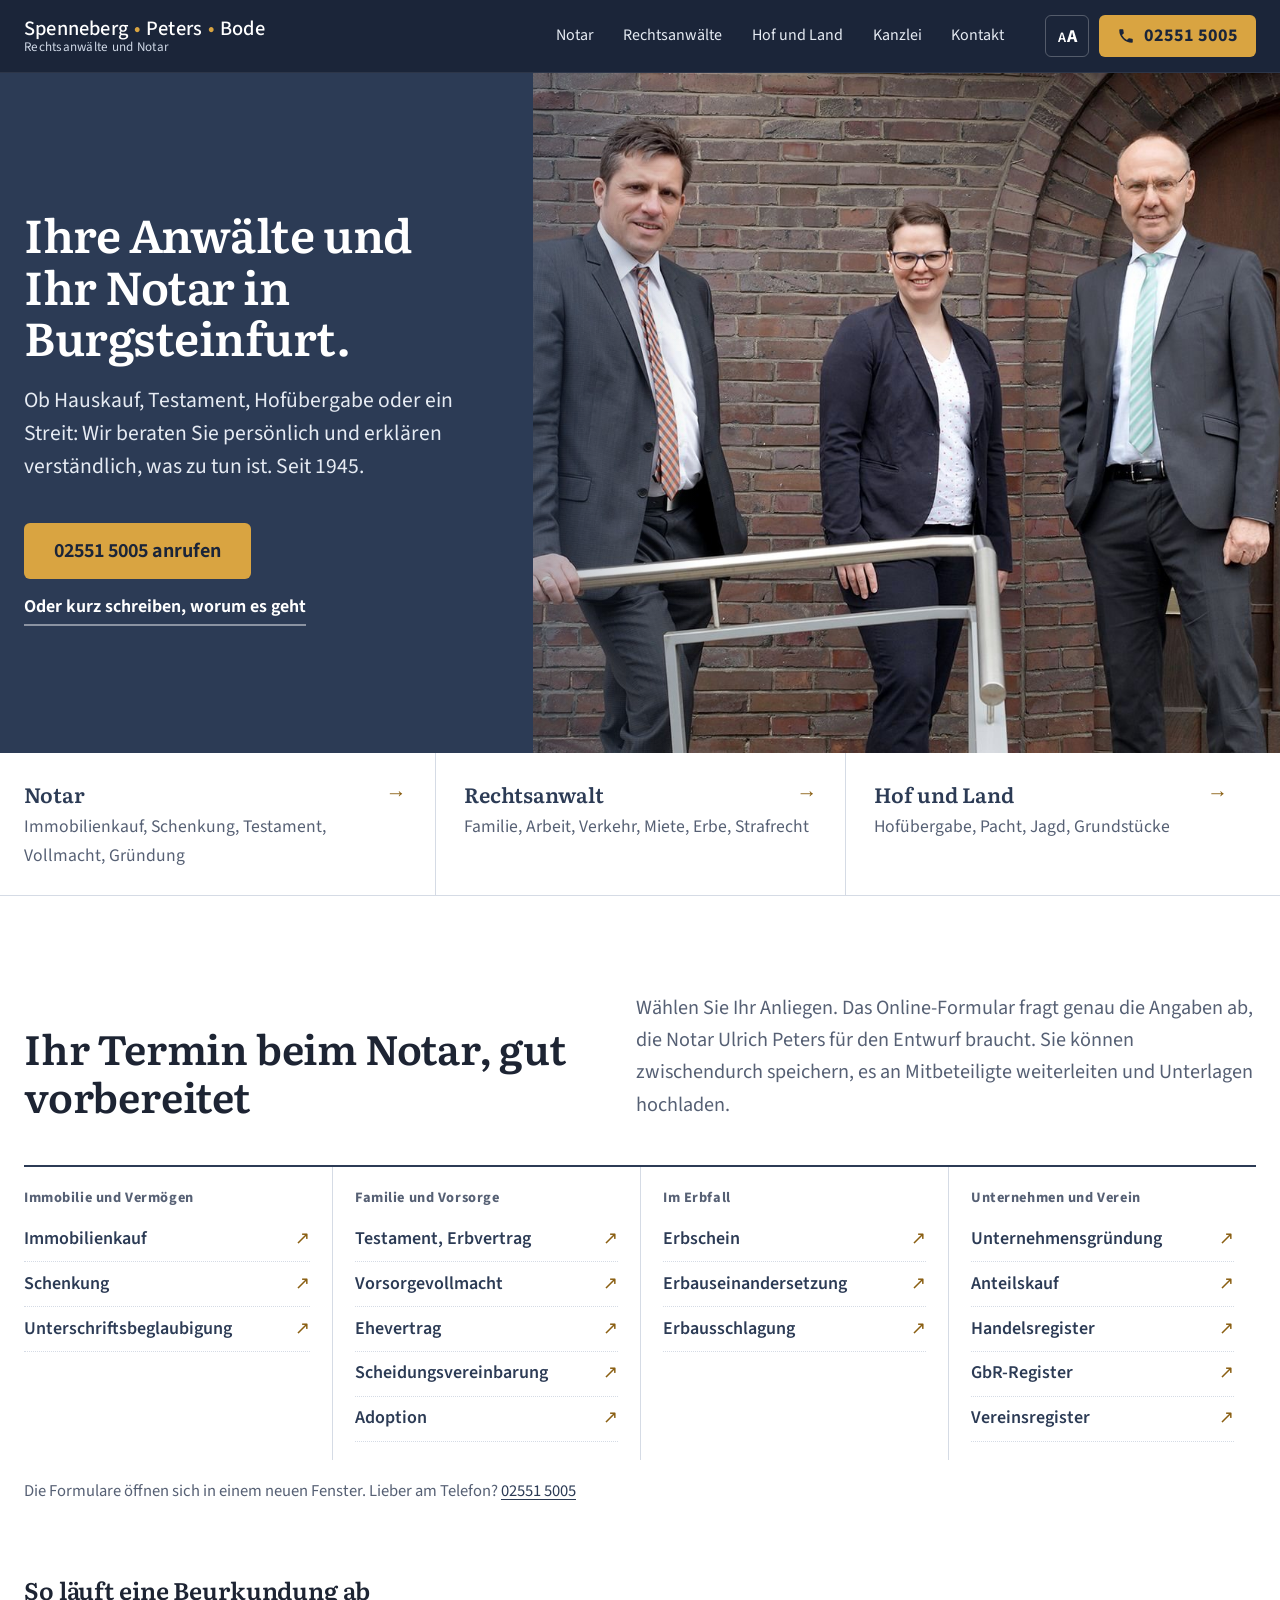
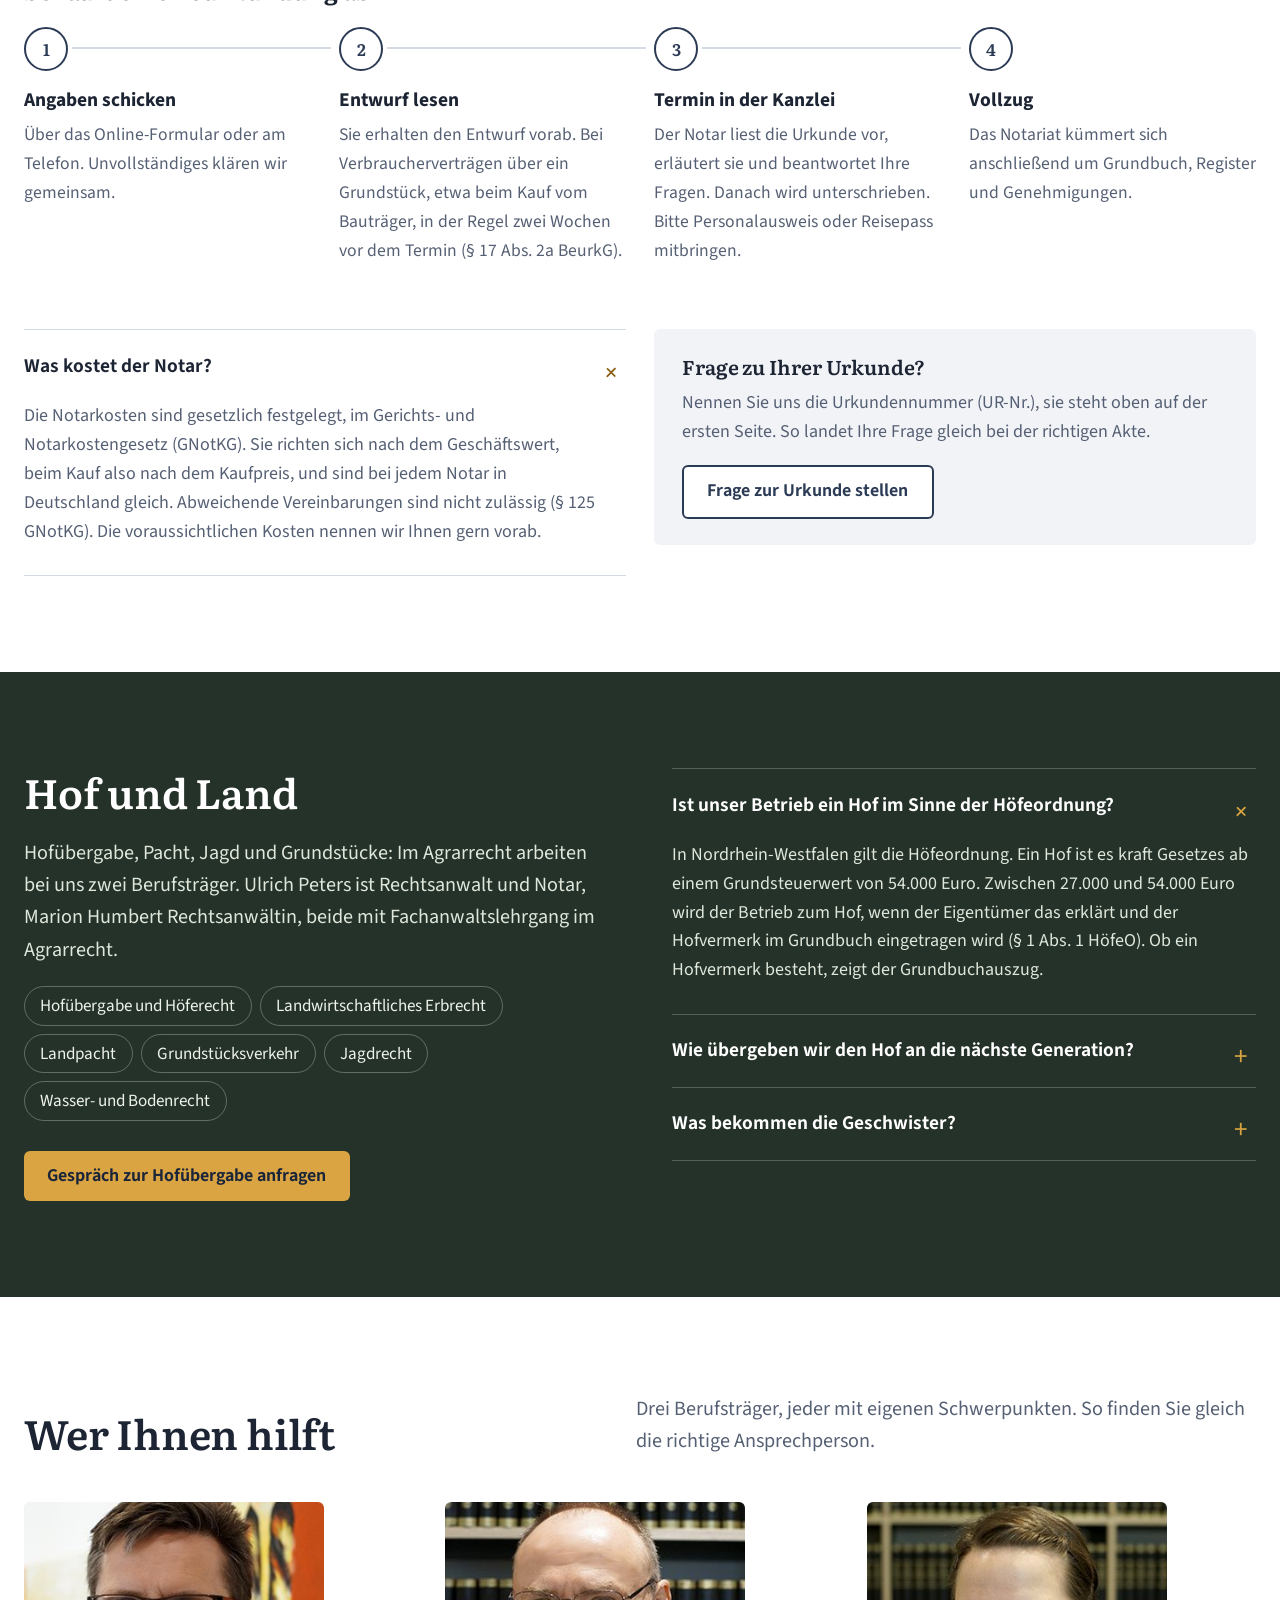
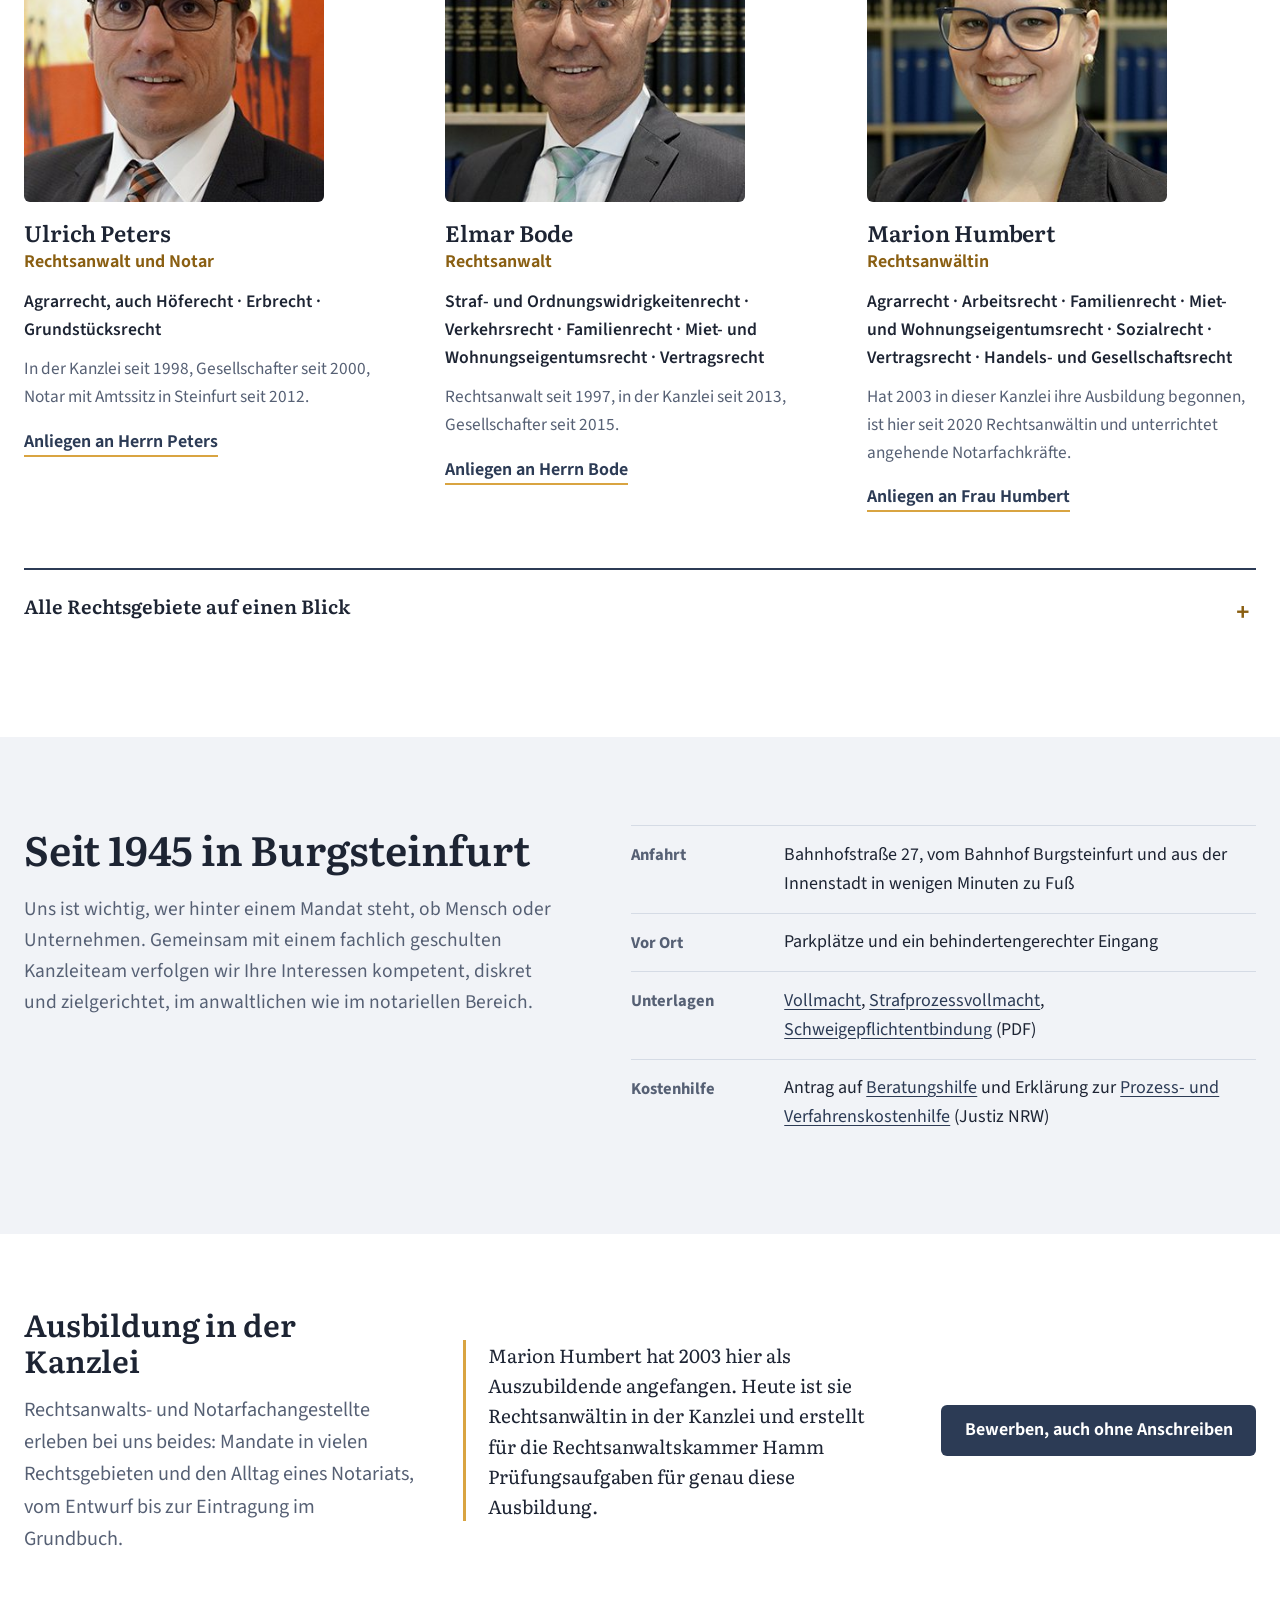
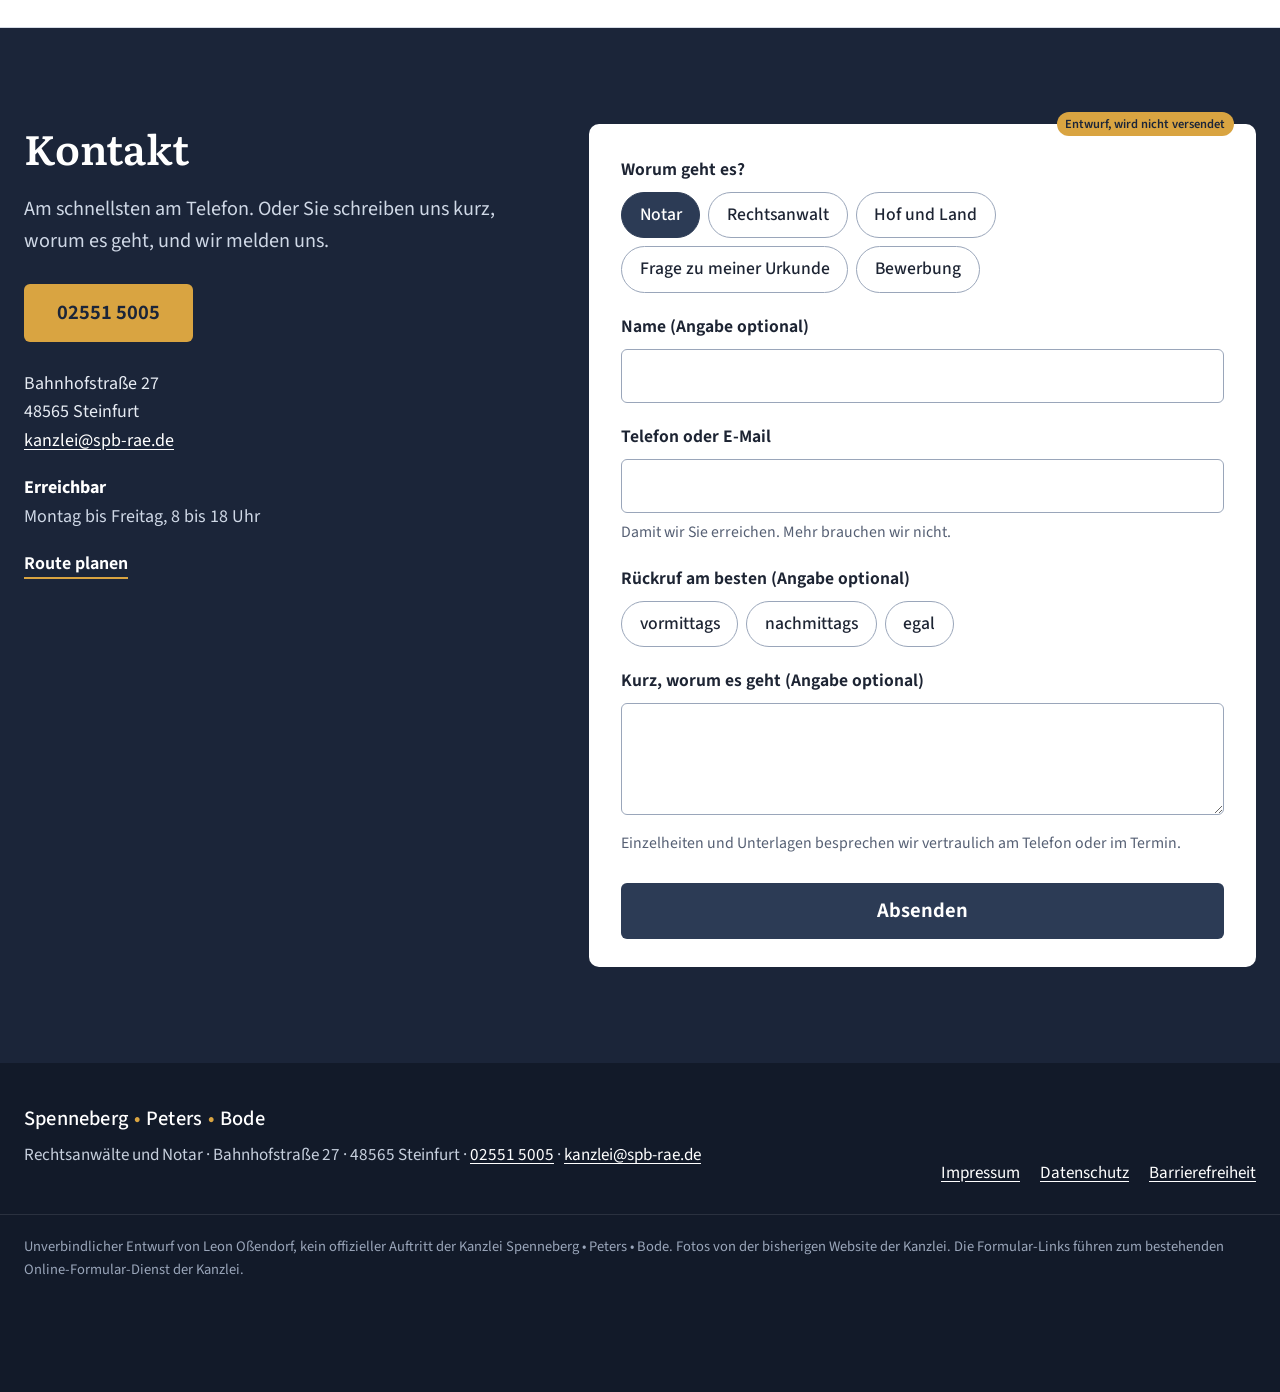
==== commit d822e622: "Ablauf Beurkundung: Zwei-Wochen-Frist präzise (Verbraucherverträge über Grundstücke) Co-Authored-By:" ====
--- a/index.html
+++ b/index.html
@@ -110,7 +110,7 @@
     <h3 class="zwischentitel" id="ablauf-titel">So läuft eine Beurkundung ab</h3>
     <ol class="ablauf" aria-labelledby="ablauf-titel">
       <li><b>Angaben schicken</b><span>Über das Online-Formular oder am Telefon. Unvollständiges klären wir gemeinsam.</span></li>
-      <li><b>Entwurf lesen</b><span>Sie erhalten den Entwurf vorab. Beim Immobilienkauf durch Verbraucher in der Regel zwei Wochen vor dem Termin (§ 17 Abs. 2a BeurkG).</span></li>
+      <li><b>Entwurf lesen</b><span>Sie erhalten den Entwurf vorab. Bei Verbraucherverträgen über ein Grundstück, etwa beim Kauf vom Bauträger, in der Regel zwei Wochen vor dem Termin (§ 17 Abs. 2a BeurkG).</span></li>
       <li><b>Termin in der Kanzlei</b><span>Der Notar liest die Urkunde vor, erläutert sie und beantwortet Ihre Fragen. Danach wird unterschrieben. Bitte Personalausweis oder Reisepass mitbringen.</span></li>
       <li><b>Vollzug</b><span>Das Notariat kümmert sich anschließend um Grundbuch, Register und Genehmigungen.</span></li>
     </ol>
